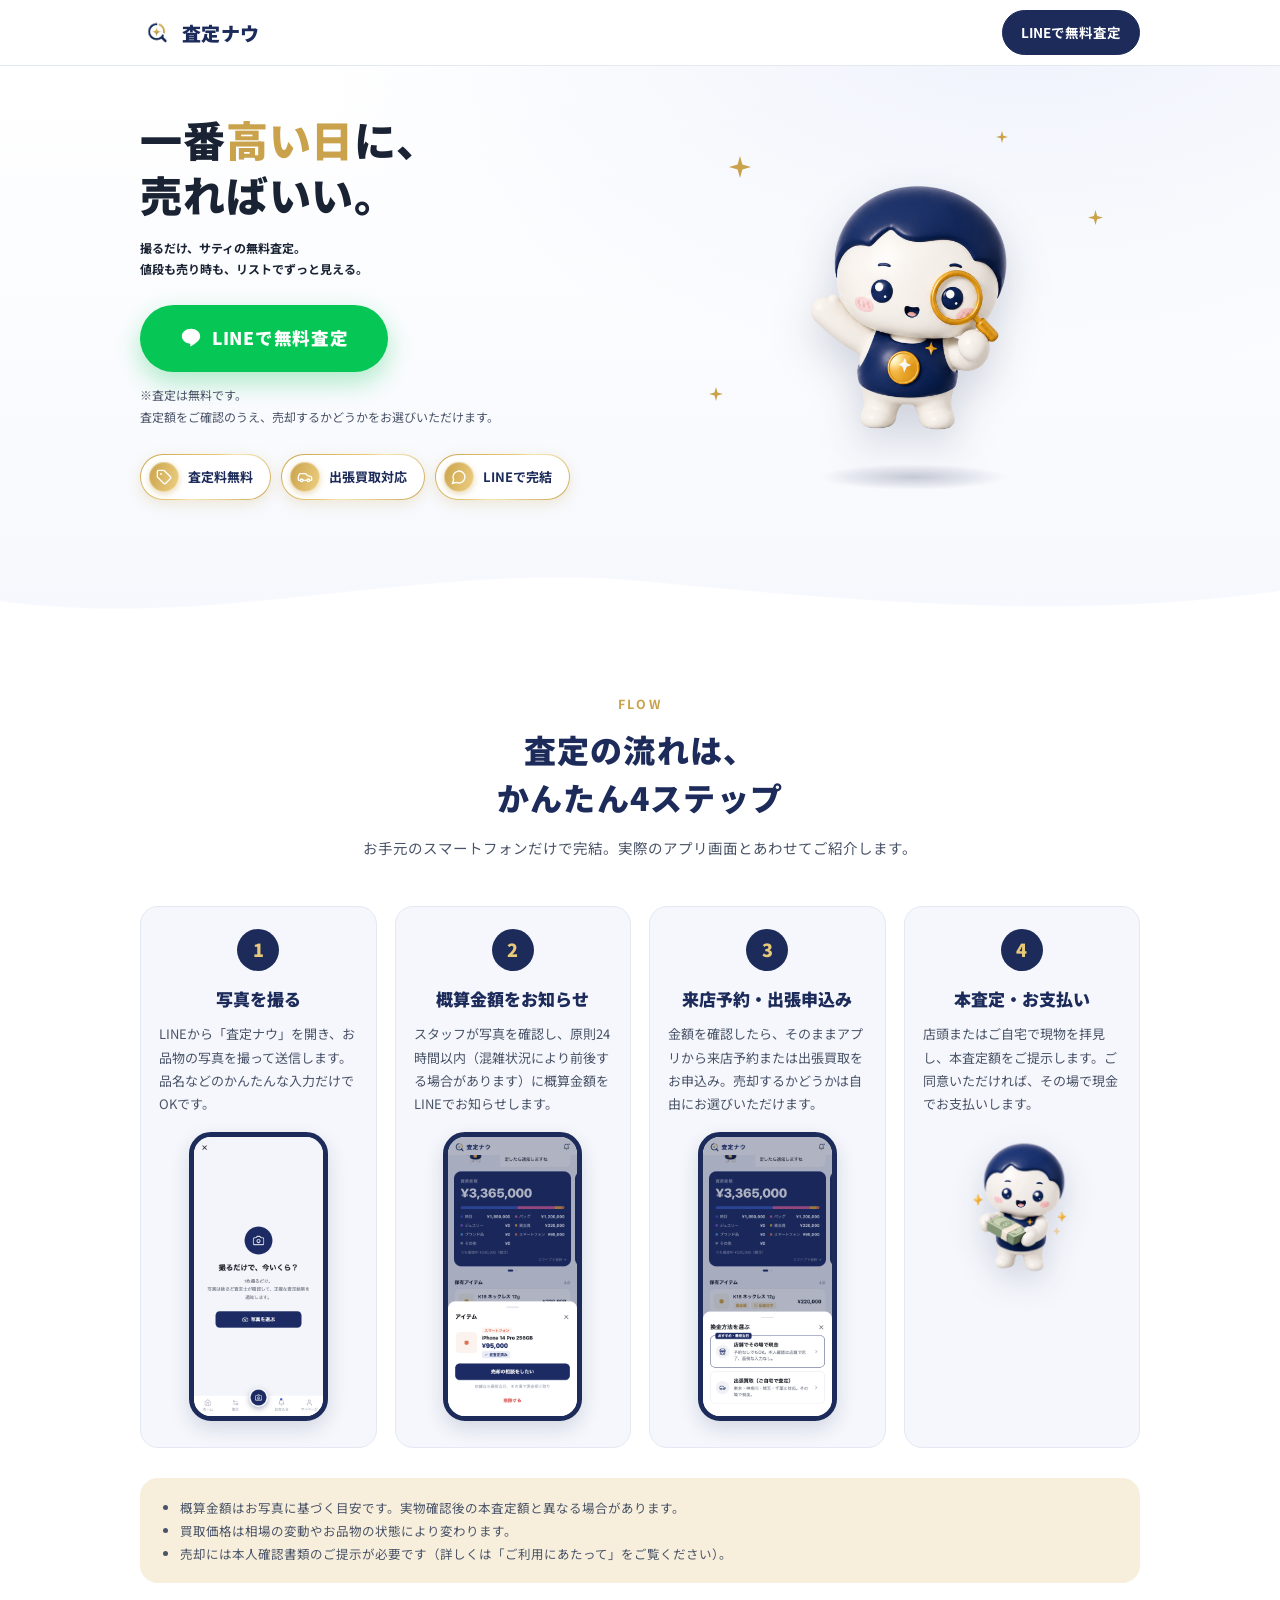
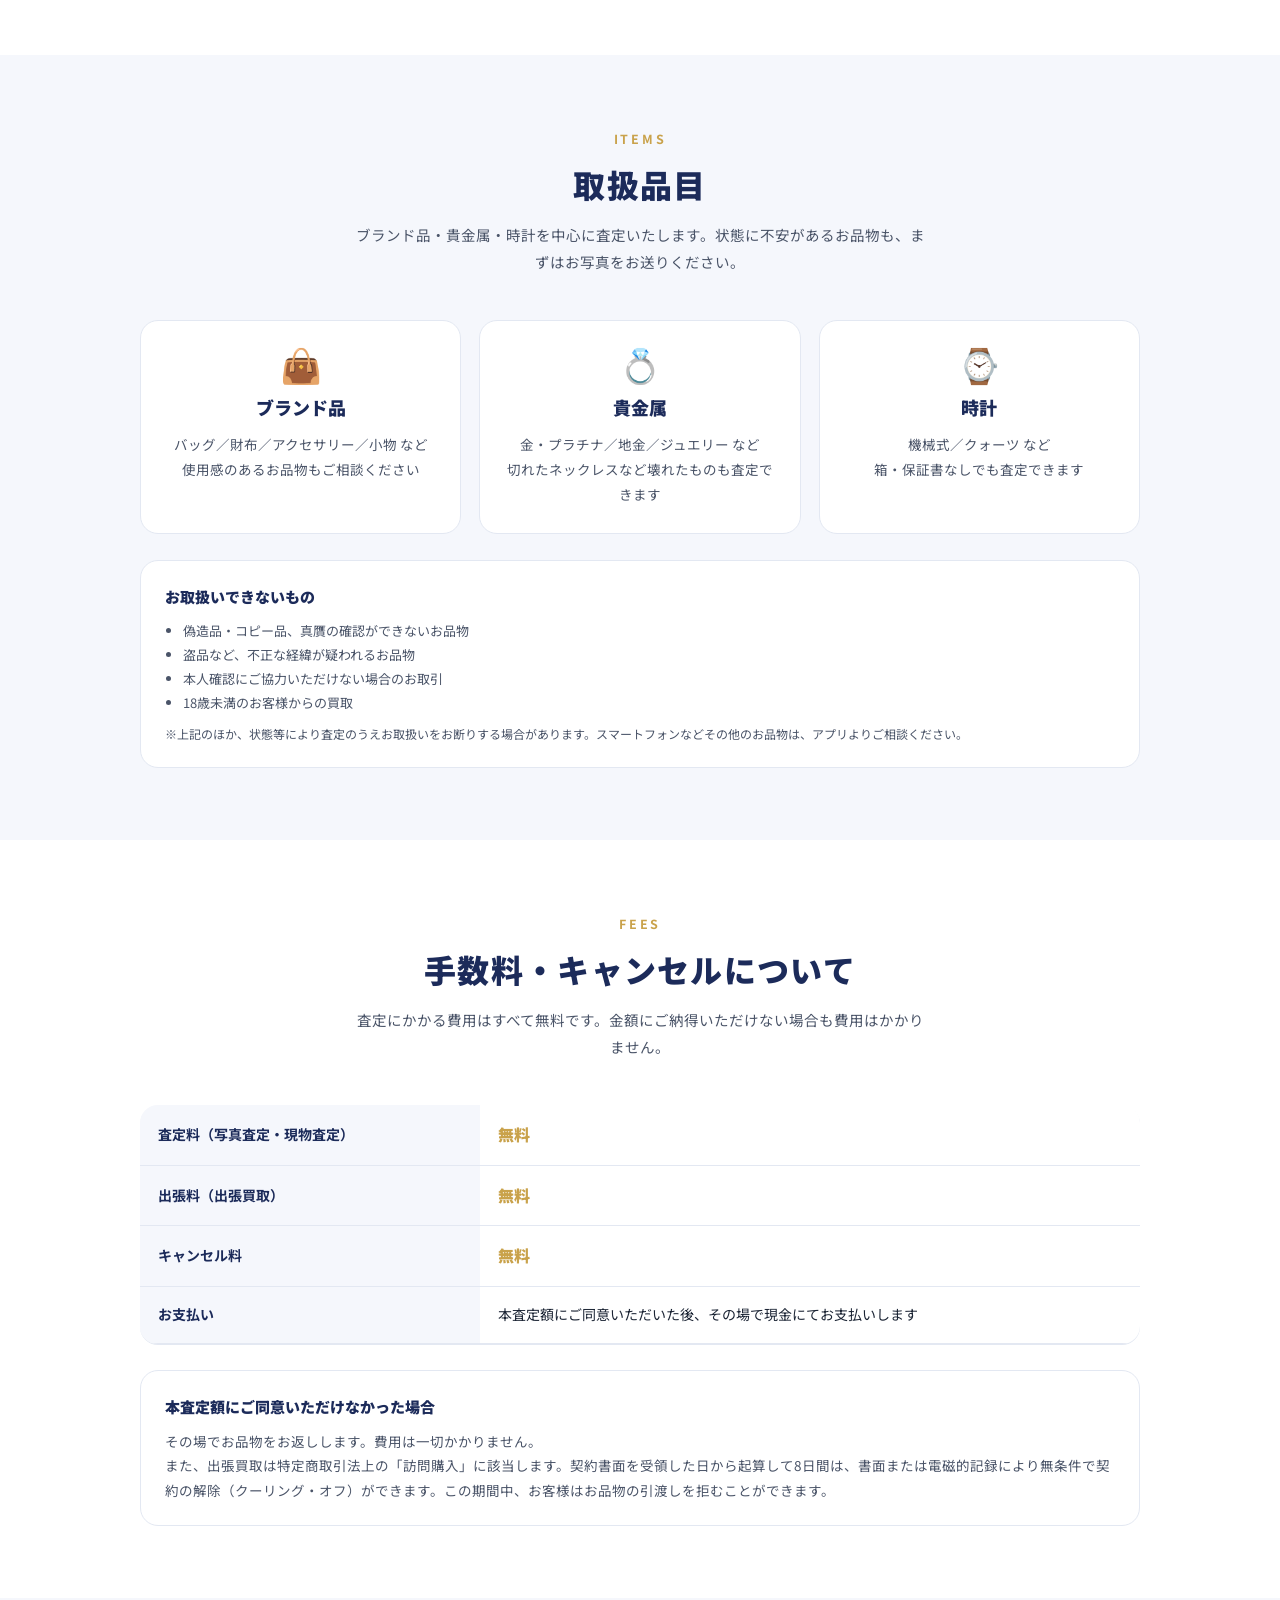
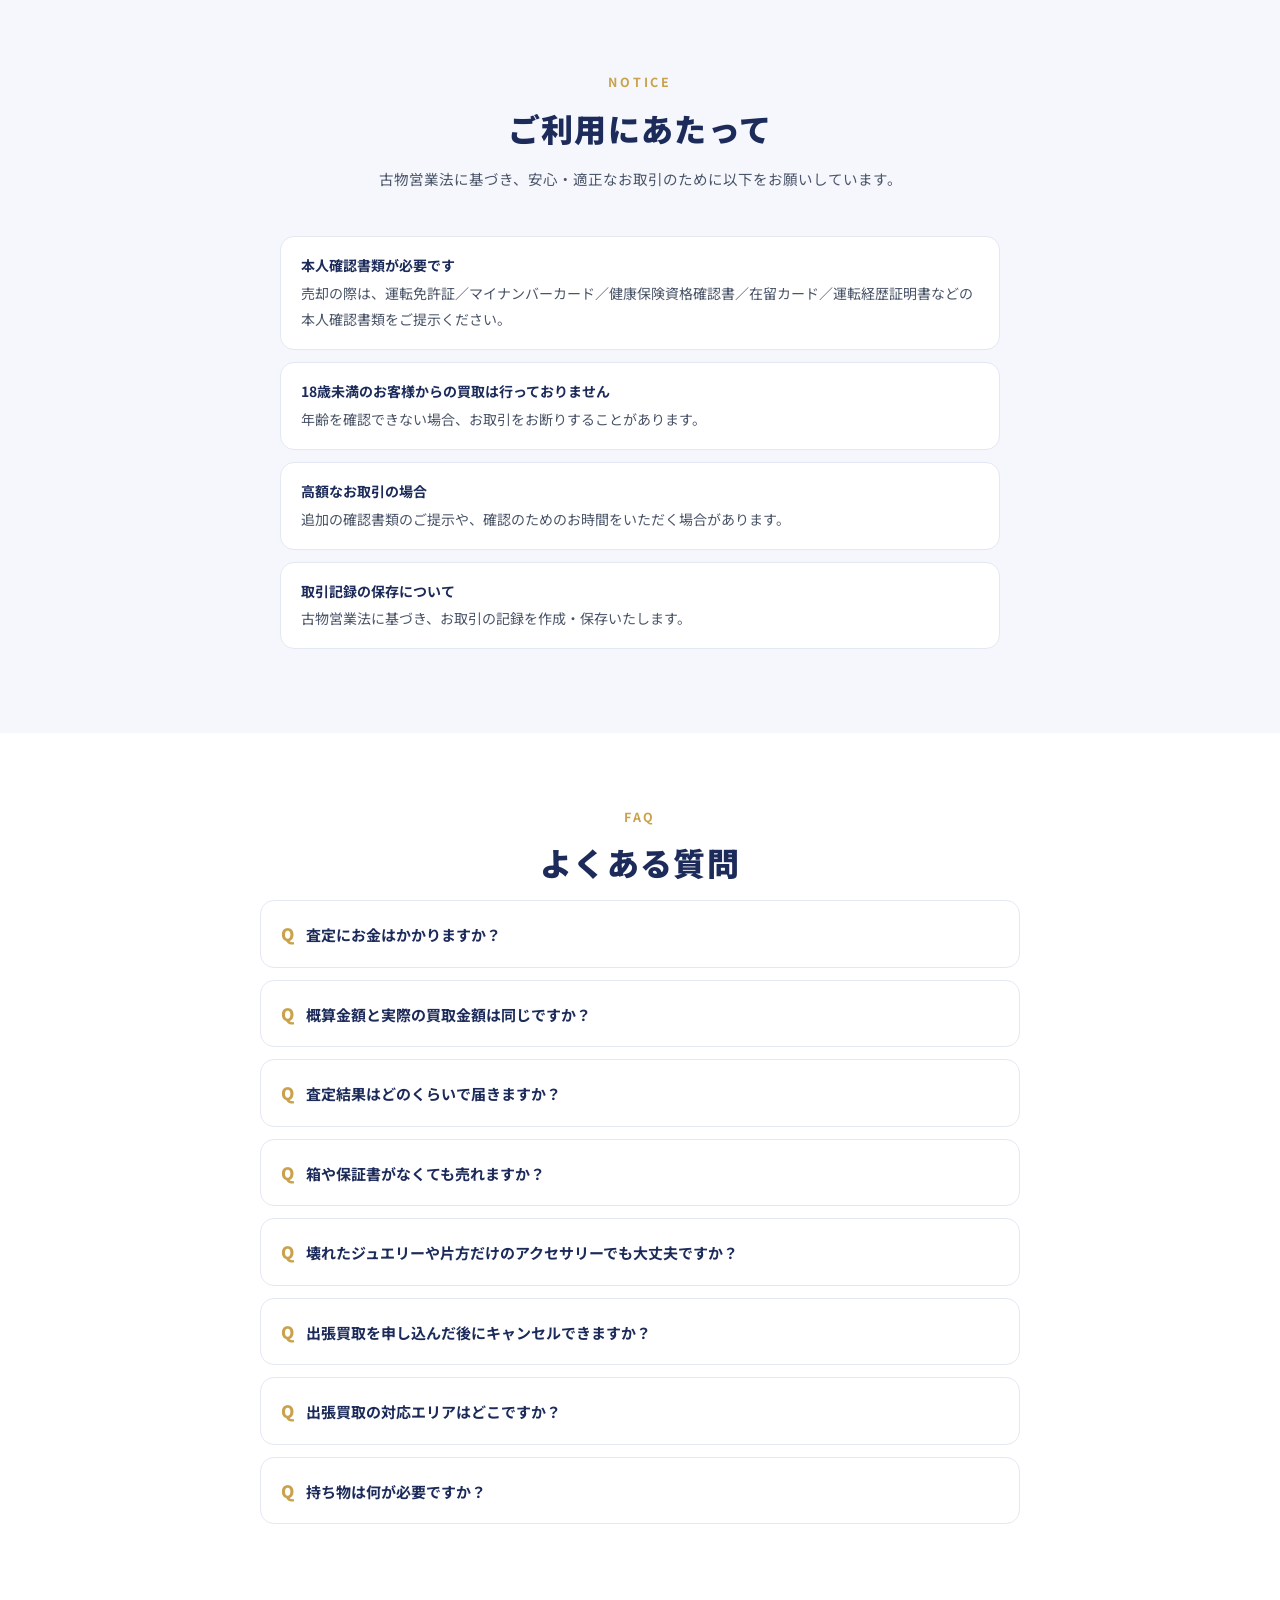
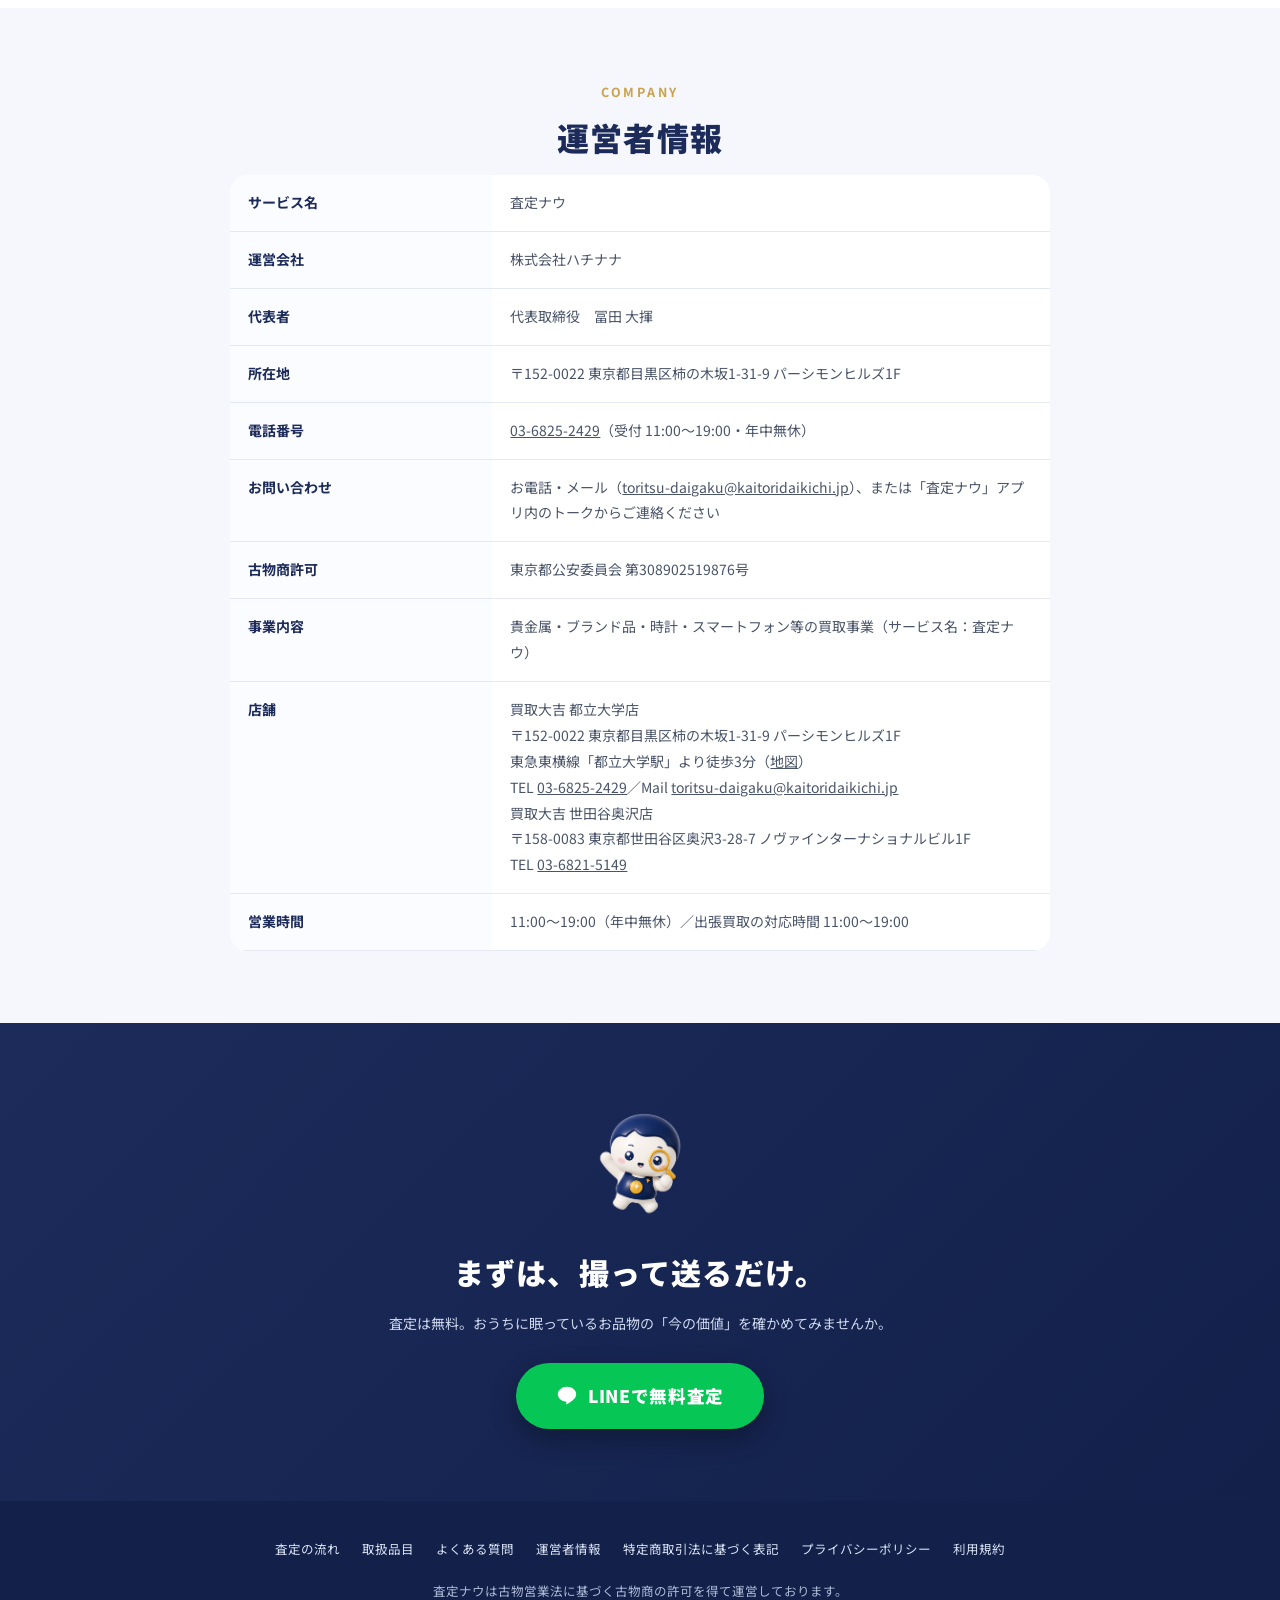
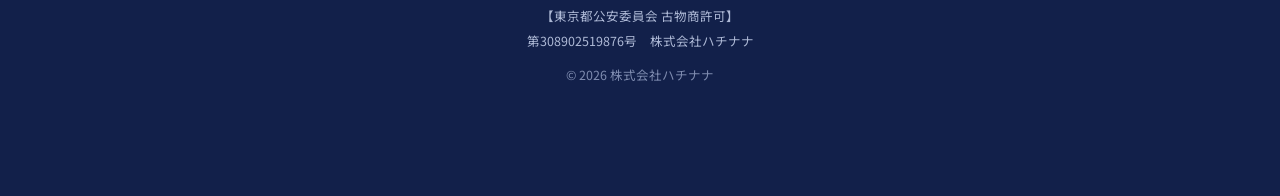
==== index.html @ 2ddbafa9 "査定ナウLP 初回コミット LINEミニアプリ認証・LINEヤフー広告審査対応のランディングページ。 FV・査定の流れ4ステップ・取扱品目・手数料・FAQ・運営者情報＋法務3ページ構成。  Co-Au" ====
<!doctype html>
<html lang="ja">
  <head>
    <meta charset="UTF-8" />
    <meta name="viewport" content="width=device-width, initial-scale=1.0" />
    <title>
      査定ナウ｜LINEで写真を送るだけ。ブランド品・貴金属・時計の買取査定
    </title>
    <meta
      name="description"
      content="査定ナウは、LINEでお品物の写真を送るだけでブランド品・貴金属・時計の買取査定ができるサービスです。概算金額のご案内から来店予約・出張買取のお申込みまでLINEで完結。査定料・出張料は無料です。運営：株式会社ハチナナ（買取大吉 都立大学店・世田谷奥沢店）"
    />
    <!-- TODO(公開前): 本番ドメイン確定後に canonical / og:url を設定すること -->
    <!-- <link rel="canonical" href="https://＜本番ドメイン＞/" /> -->
    <meta property="og:type" content="website" />
    <meta
      property="og:title"
      content="査定ナウ｜LINEで写真を送るだけ。ブランド品・貴金属・時計の買取査定"
    />
    <meta
      property="og:description"
      content="撮るだけ。今の価値が見える。LINEで写真を送るだけでブランド品・貴金属・時計の買取査定。査定料・出張料は無料です。"
    />
    <meta property="og:site_name" content="査定ナウ" />
    <meta property="og:locale" content="ja_JP" />
    <link rel="icon" type="image/png" href="assets/imgs/satei-now-logo.png" />
    <link rel="preconnect" href="https://fonts.googleapis.com" />
    <link rel="preconnect" href="https://fonts.gstatic.com" crossorigin />
    <link
      href="https://fonts.googleapis.com/css2?family=Noto+Sans+JP:wght@400;500;700;900&display=swap"
      rel="stylesheet"
    />
    <script type="application/ld+json">
      {
        "@context": "https://schema.org",
        "@type": "Organization",
        "name": "株式会社ハチナナ",
        "address": {
          "@type": "PostalAddress",
          "postalCode": "152-0022",
          "addressRegion": "東京都",
          "addressLocality": "目黒区",
          "streetAddress": "柿の木坂1-31-9 パーシモンヒルズ1F"
        },
        "telephone": "+81-3-6825-2429",
        "brand": { "@type": "Brand", "name": "査定ナウ" }
      }
    </script>
    <link rel="stylesheet" href="assets/css/style.css?v=1" />
  </head>
  <body>
    <!--
    ============================================================
    TODO(公開前・必須): ミニアプリ起動リンクを本番URLに差し替える
    下記 data-miniapp のプレースホルダ URL を、LINEミニアプリの
    本番 URL (https://miniapp.line.me/XXXX... ) に置換すること。
    ============================================================
  -->

    <header class="site-header">
      <div class="site-header__inner">
        <a class="site-header__brand" href="#top">
          <img
            src="assets/imgs/satei-now-logo.png"
            alt="査定ナウ ロゴ"
            width="34"
            height="34"
          />
          <span class="site-header__name">査定ナウ</span>
        </a>
        <a
          class="site-header__cta"
          href="https://miniapp.line.me/XXXXXXXXXX-XXXXXXXX"
          data-miniapp
          >LINEで無料査定</a
        >
      </div>
    </header>

    <main id="top">
      <!-- ① ファーストビュー -->
      <div class="hero">
        <div class="hero__inner">
          <div class="hero__copy">
            <h1 class="hero__catch">
              一番<em>高い日</em>に、<br />売ればいい。
            </h1>
            <p class="hero__lead">
              撮るだけ、サティの無料査定。<br />
              値段も売り時も、リストでずっと見える。
            </p>
            <div class="mascot-stage mascot-stage--inline" aria-hidden="true">
              <span class="sparkle sparkle--1"
                ><svg viewBox="0 0 24 24">
                  <path
                    d="M12 0l2.6 9.4L24 12l-9.4 2.6L12 24l-2.6-9.4L0 12l9.4-2.6z"
                  />
                </svg>
              </span>
              <span class="sparkle sparkle--2">
                <svg viewBox="0 0 24 24">
                  <path
                    d="M12 0l2.6 9.4L24 12l-9.4 2.6L12 24l-2.6-9.4L0 12l9.4-2.6z"
                  />
                </svg>
              </span>
              <img
                class="mascot-stage__img"
                src="assets/imgs/mascot.png"
                alt=""
                width="210"
                height="210"
              />
              <div class="mascot-stage__shadow"></div>
            </div>
            <a
              class="cta-btn cta-btn--line"
              href="https://miniapp.line.me/XXXXXXXXXX-XXXXXXXX"
              data-miniapp
            >
              <svg class="line-ico" viewBox="0 0 24 24" aria-hidden="true">
                <path
                  fill="#fff"
                  d="M12 2C6.48 2 2 5.64 2 10.11c0 4.01 3.55 7.36 8.35 8 .33.07.77.22.88.5.1.26.07.66.03.92l-.14.86c-.04.26-.2 1 .88.55 1.08-.46 5.83-3.44 7.96-5.89C21.42 13.4 22 11.83 22 10.1 22 5.64 17.52 2 12 2z"
                />
              </svg>
              LINEで無料査定
            </a>
            <p class="hero__cta-note">
              ※査定は無料です。<br />
              査定額をご確認のうえ、売却するかどうかをお選びいただけます。
            </p>
            <ul class="hero__features">
              <li>
                <span class="hero__feature-ico" aria-hidden="true"
                  ><svg
                    viewBox="0 0 24 24"
                    fill="none"
                    stroke="currentColor"
                    stroke-width="2"
                    stroke-linecap="round"
                    stroke-linejoin="round"
                  >
                    <path
                      d="M12.586 2.586A2 2 0 0 0 11.172 2H4a2 2 0 0 0-2 2v7.172a2 2 0 0 0 .586 1.414l8.704 8.704a2.426 2.426 0 0 0 3.42 0l6.58-6.58a2.426 2.426 0 0 0 0-3.42z"
                    />
                    <circle cx="7.5" cy="7.5" r=".5" fill="currentColor" />
                  </svg>
                </span>
                査定料無料
              </li>
              <li>
                <span class="hero__feature-ico" aria-hidden="true"
                  ><svg
                    viewBox="0 0 24 24"
                    fill="none"
                    stroke="currentColor"
                    stroke-width="2"
                    stroke-linecap="round"
                    stroke-linejoin="round"
                  >
                    <path
                      d="M19 17h2c.6 0 1-.4 1-1v-3c0-.9-.7-1.7-1.5-1.9C18.7 10.6 16 10 16 10s-1.3-1.4-2.2-2.3c-.5-.4-1.1-.7-1.8-.7H5c-.6 0-1.1.4-1.4.9l-1.4 2.9A3.7 3.7 0 0 0 2 12v4c0 .6.4 1 1 1h2"
                    />
                    <circle cx="7" cy="17" r="2" />
                    <path d="M9 17h6" />
                    <circle cx="17" cy="17" r="2" />
                  </svg>
                </span>
                出張買取対応
              </li>
              <li>
                <span class="hero__feature-ico" aria-hidden="true"
                  ><svg
                    viewBox="0 0 24 24"
                    fill="none"
                    stroke="currentColor"
                    stroke-width="2"
                    stroke-linecap="round"
                    stroke-linejoin="round"
                  >
                    <path d="M7.9 20A9 9 0 1 0 4 16.1L2 22Z" />
                  </svg>
                </span>
                LINEで完結
              </li>
            </ul>
          </div>
          <div class="hero__visual">
            <div class="mascot-stage" id="mascotStage">
              <span class="sparkle sparkle--1"
                ><svg viewBox="0 0 24 24">
                  <path
                    d="M12 0l2.6 9.4L24 12l-9.4 2.6L12 24l-2.6-9.4L0 12l9.4-2.6z"
                  /></svg
              ></span>
              <span class="sparkle sparkle--2"
                ><svg viewBox="0 0 24 24">
                  <path
                    d="M12 0l2.6 9.4L24 12l-9.4 2.6L12 24l-2.6-9.4L0 12l9.4-2.6z"
                  /></svg
              ></span>
              <span class="sparkle sparkle--3"
                ><svg viewBox="0 0 24 24">
                  <path
                    d="M12 0l2.6 9.4L24 12l-9.4 2.6L12 24l-2.6-9.4L0 12l9.4-2.6z"
                  /></svg
              ></span>
              <span class="sparkle sparkle--4"
                ><svg viewBox="0 0 24 24">
                  <path
                    d="M12 0l2.6 9.4L24 12l-9.4 2.6L12 24l-2.6-9.4L0 12l9.4-2.6z"
                  /></svg
              ></span>
              <img
                class="mascot-stage__img"
                id="mascotImg"
                src="assets/imgs/mascot.png"
                alt="査定ナウ公式キャラクター サティ"
                width="340"
                height="340"
              />
              <div class="mascot-stage__shadow"></div>
            </div>
          </div>
        </div>
        <div class="hero__wave" aria-hidden="true">
          <svg viewBox="0 0 1440 60" preserveAspectRatio="none">
            <path
              d="M0,40 C240,70 480,0 720,20 C960,40 1200,60 1440,30 L1440,60 L0,60 Z"
              fill="#ffffff"
            />
          </svg>
        </div>
      </div>

      <!-- ② 査定の流れ -->
      <section class="steps" id="flow">
        <div class="wrap">
          <span class="sec-label">Flow</span>
          <h2 class="sec-title">査定の流れは、<br />かんたん4ステップ</h2>
          <p class="sec-lead">
            お手元のスマートフォンだけで完結。実際のアプリ画面とあわせてご紹介します。
          </p>
          <div class="steps__grid">
            <div class="step-card reveal">
              <div class="step-card__num">1</div>
              <h3 class="step-card__title">写真を撮る</h3>
              <p class="step-card__text">
                LINEから「査定ナウ」を開き、お品物の写真を撮って送信します。品名などのかんたんな入力だけでOKです。
              </p>
              <div class="step-card__shot">
                <img
                  src="assets/imgs/app-step1.png"
                  alt="査定ナウの画面：お品物の写真を登録"
                  loading="lazy"
                />
              </div>
            </div>
            <div class="step-card reveal">
              <div class="step-card__num">2</div>
              <h3 class="step-card__title">概算金額をお知らせ</h3>
              <p class="step-card__text">
                スタッフが写真を確認し、原則24時間以内（混雑状況により前後する場合があります）に概算金額をLINEでお知らせします。
              </p>
              <div class="step-card__shot">
                <img
                  src="assets/imgs/app-step2.png"
                  alt="査定ナウの画面：概算査定額のお知らせ"
                  loading="lazy"
                />
              </div>
            </div>
            <div class="step-card reveal">
              <div class="step-card__num">3</div>
              <h3 class="step-card__title">来店予約・出張申込み</h3>
              <p class="step-card__text">
                金額を確認したら、そのままアプリから来店予約または出張買取をお申込み。売却するかどうかは自由にお選びいただけます。
              </p>
              <div class="step-card__shot">
                <img
                  src="assets/imgs/app-step3.png"
                  alt="査定ナウの画面：来店予約・出張買取の申込み"
                  loading="lazy"
                />
              </div>
            </div>
            <div class="step-card reveal">
              <div class="step-card__num">4</div>
              <h3 class="step-card__title">本査定・お支払い</h3>
              <p class="step-card__text">
                店頭またはご自宅で現物を拝見し、本査定額をご提示します。ご同意いただければ、その場で現金でお支払いします。
              </p>
              <div class="step-card__shot step-card__shot--mascot">
                <img
                  src="assets/imgs/mascot-cash.png"
                  alt="現金の束を持つ査定ナウ公式キャラクター サティ"
                  loading="lazy"
                />
              </div>
            </div>
          </div>
          <div class="steps__notes">
            <ul>
              <li>
                概算金額はお写真に基づく目安です。実物確認後の本査定額と異なる場合があります。
              </li>
              <li>買取価格は相場の変動やお品物の状態により変わります。</li>
              <li>
                売却には本人確認書類のご提示が必要です（詳しくは「ご利用にあたって」をご覧ください）。
              </li>
            </ul>
          </div>
        </div>
      </section>

      <!-- ③ 取扱品目 -->
      <section class="items" id="items">
        <div class="wrap">
          <span class="sec-label">Items</span>
          <h2 class="sec-title">取扱品目</h2>
          <p class="sec-lead">
            ブランド品・貴金属・時計を中心に査定いたします。状態に不安があるお品物も、まずはお写真をお送りください。
          </p>
          <div class="items__grid">
            <div class="item-card reveal">
              <div class="item-card__icon">👜</div>
              <h3 class="item-card__title">ブランド品</h3>
              <p class="item-card__list">
                バッグ／財布／アクセサリー／小物 など<br />使用感のあるお品物もご相談ください
              </p>
            </div>
            <div class="item-card reveal">
              <div class="item-card__icon">💍</div>
              <h3 class="item-card__title">貴金属</h3>
              <p class="item-card__list">
                金・プラチナ／地金／ジュエリー など<br />切れたネックレスなど壊れたものも査定できます
              </p>
            </div>
            <div class="item-card reveal">
              <div class="item-card__icon">⌚</div>
              <h3 class="item-card__title">時計</h3>
              <p class="item-card__list">
                機械式／クォーツ など<br />箱・保証書なしでも査定できます
              </p>
            </div>
          </div>
          <div class="items__ng reveal">
            <h3>お取扱いできないもの</h3>
            <ul>
              <li>偽造品・コピー品、真贋の確認ができないお品物</li>
              <li>盗品など、不正な経緯が疑われるお品物</li>
              <li>本人確認にご協力いただけない場合のお取引</li>
              <li>18歳未満のお客様からの買取</li>
            </ul>
            <p>
              ※上記のほか、状態等により査定のうえお取扱いをお断りする場合があります。スマートフォンなどその他のお品物は、アプリよりご相談ください。
            </p>
          </div>
        </div>
      </section>

      <!-- ④ 手数料・キャンセル -->
      <section class="fees" id="fees">
        <div class="wrap">
          <span class="sec-label">Fees</span>
          <h2 class="sec-title">手数料・キャンセルについて</h2>
          <p class="sec-lead">
            査定にかかる費用はすべて無料です。金額にご納得いただけない場合も費用はかかりません。
          </p>
          <table>
            <tr>
              <th>査定料（写真査定・現物査定）</th>
              <td><strong>無料</strong></td>
            </tr>
            <tr>
              <th>出張料（出張買取）</th>
              <td><strong>無料</strong></td>
            </tr>
            <tr>
              <th>キャンセル料</th>
              <td><strong>無料</strong></td>
            </tr>
            <tr>
              <th>お支払い</th>
              <td>
                本査定額にご同意いただいた後、その場で現金にてお支払いします
              </td>
            </tr>
          </table>
          <div class="fees__cancel reveal">
            <h3>本査定額にご同意いただけなかった場合</h3>
            <p>
              その場でお品物をお返しします。費用は一切かかりません。<br />
              また、出張買取は特定商取引法上の「訪問購入」に該当します。契約書面を受領した日から起算して8日間は、書面または電磁的記録により無条件で契約の解除（クーリング・オフ）ができます。この期間中、お客様はお品物の引渡しを拒むことができます。
            </p>
          </div>
        </div>
      </section>

      <!-- ⑤ ご利用にあたって -->
      <section class="usage" id="usage">
        <div class="wrap">
          <span class="sec-label">Notice</span>
          <h2 class="sec-title">ご利用にあたって</h2>
          <p class="sec-lead">
            古物営業法に基づき、安心・適正なお取引のために以下をお願いしています。
          </p>
          <ul>
            <li class="reveal">
              <strong>本人確認書類が必要です</strong>
              売却の際は、運転免許証／マイナンバーカード／健康保険資格確認書／在留カード／運転経歴証明書などの本人確認書類をご提示ください。
            </li>
            <li class="reveal">
              <strong>18歳未満のお客様からの買取は行っておりません</strong>
              年齢を確認できない場合、お取引をお断りすることがあります。
            </li>
            <li class="reveal">
              <strong>高額なお取引の場合</strong>
              追加の確認書類のご提示や、確認のためのお時間をいただく場合があります。
            </li>
            <li class="reveal">
              <strong>取引記録の保存について</strong>
              古物営業法に基づき、お取引の記録を作成・保存いたします。
            </li>
          </ul>
        </div>
      </section>

      <!-- ⑥ よくある質問 -->
      <section class="faq" id="faq">
        <div class="wrap">
          <span class="sec-label">FAQ</span>
          <h2 class="sec-title">よくある質問</h2>
          <div class="faq__list">
            <details class="reveal">
              <summary>査定にお金はかかりますか？</summary>
              <p class="faq__a">
                かかりません。写真査定・現物査定とも無料です。査定額をご確認のうえ、売却するかどうかを自由にお選びいただけます。
              </p>
            </details>
            <details class="reveal">
              <summary>概算金額と実際の買取金額は同じですか？</summary>
              <p class="faq__a">
                概算金額はお写真に基づく目安です。買取金額は、店頭またはご自宅での現物査定により確定します。相場の変動やお品物の状態により、概算金額と異なる場合があります。
              </p>
            </details>
            <details class="reveal">
              <summary>査定結果はどのくらいで届きますか？</summary>
              <p class="faq__a">
                原則24時間以内にLINEでお知らせします（混雑状況により前後する場合があります）。
              </p>
            </details>
            <details class="reveal">
              <summary>箱や保証書がなくても売れますか？</summary>
              <p class="faq__a">
                はい、箱・保証書がないお品物も査定いたします。付属品がある場合は、あわせてお持ちいただくと査定の参考になります。
              </p>
            </details>
            <details class="reveal">
              <summary>
                壊れたジュエリーや片方だけのアクセサリーでも大丈夫ですか？
              </summary>
              <p class="faq__a">
                貴金属は素材の価値をもとに査定できるため、切れたネックレスや変形したリングなどもお気軽にお送りください。
              </p>
            </details>
            <details class="reveal">
              <summary>出張買取を申し込んだ後にキャンセルできますか？</summary>
              <p class="faq__a">
                はい。日程の変更・キャンセルは無料です。また、契約後であっても、契約書面を受領した日から8日間はクーリング・オフによる解除ができます。
              </p>
            </details>
            <details class="reveal">
              <summary>出張買取の対応エリアはどこですか？</summary>
              <p class="faq__a">
                東京・神奈川・埼玉・千葉に対応しています。お申込み後、確認のお電話で日程を確定します。
              </p>
            </details>
            <details class="reveal">
              <summary>持ち物は何が必要ですか？</summary>
              <p class="faq__a">
                お品物と本人確認書類（運転免許証、マイナンバーカードなど）をご用意ください。
              </p>
            </details>
          </div>
        </div>
      </section>

      <!-- ⑦ 運営者情報 -->
      <section class="company" id="company">
        <div class="wrap">
          <span class="sec-label">Company</span>
          <h2 class="sec-title">運営者情報</h2>
          <table>
            <tr>
              <th>サービス名</th>
              <td>査定ナウ</td>
            </tr>
            <tr>
              <th>運営会社</th>
              <td>株式会社ハチナナ</td>
            </tr>
            <tr>
              <th>代表者</th>
              <td>代表取締役　冨田 大揮</td>
            </tr>
            <tr>
              <th>所在地</th>
              <td>〒152-0022 東京都目黒区柿の木坂1-31-9 パーシモンヒルズ1F</td>
            </tr>
            <tr>
              <th>電話番号</th>
              <td>
                <a href="tel:0368252429">03-6825-2429</a>（受付
                11:00〜19:00・年中無休）
              </td>
            </tr>
            <tr>
              <th>お問い合わせ</th>
              <td>
                お電話・メール（<a
                  href="mailto:toritsu-daigaku@kaitoridaikichi.jp"
                  >toritsu-daigaku@kaitoridaikichi.jp</a
                >）、または「査定ナウ」アプリ内のトークからご連絡ください
              </td>
            </tr>
            <tr>
              <th>古物商許可</th>
              <td>東京都公安委員会 第308902519876号</td>
            </tr>
            <tr>
              <th>事業内容</th>
              <td>
                貴金属・ブランド品・時計・スマートフォン等の買取事業（サービス名：査定ナウ）
              </td>
            </tr>
            <tr>
              <th>店舗</th>
              <td>
                買取大吉 都立大学店<br />〒152-0022 東京都目黒区柿の木坂1-31-9
                パーシモンヒルズ1F<br />東急東横線「都立大学駅」より徒歩3分（<a
                  href="https://maps.app.goo.gl/cC6F5MRuH453gNq26"
                  target="_blank"
                  rel="noopener"
                  >地図</a
                >）<br />TEL <a href="tel:0368252429">03-6825-2429</a>／Mail
                <a href="mailto:toritsu-daigaku@kaitoridaikichi.jp"
                  >toritsu-daigaku@kaitoridaikichi.jp
                </a>
                <br />
                買取大吉 世田谷奥沢店<br />〒158-0083 東京都世田谷区奥沢3-28-7
                ノヴァインターナショナルビル1F<br />TEL
                <a href="tel:0368215149">03-6821-5149</a>
              </td>
            </tr>
            <tr>
              <th>営業時間</th>
              <td>11:00〜19:00（年中無休）／出張買取の対応時間 11:00〜19:00</td>
            </tr>
          </table>
        </div>
      </section>

      <!-- 締めCTA -->
      <section class="bottom-cta">
        <div class="wrap">
          <img
            class="bottom-cta__mascot reveal"
            src="assets/imgs/mascot-jump.png"
            alt=""
            loading="lazy"
          />
          <h2>まずは、撮って送るだけ。</h2>
          <p>
            査定は無料。おうちに眠っているお品物の「今の価値」を確かめてみませんか。
          </p>
          <a
            class="cta-btn"
            href="https://miniapp.line.me/XXXXXXXXXX-XXXXXXXX"
            data-miniapp
          >
            <svg class="line-ico" viewBox="0 0 24 24" aria-hidden="true">
              <path
                fill="#fff"
                d="M12 2C6.48 2 2 5.64 2 10.11c0 4.01 3.55 7.36 8.35 8 .33.07.77.22.88.5.1.26.07.66.03.92l-.14.86c-.04.26-.2 1 .88.55 1.08-.46 5.83-3.44 7.96-5.89C21.42 13.4 22 11.83 22 10.1 22 5.64 17.52 2 12 2z"
              />
            </svg>
            LINEで無料査定
          </a>
        </div>
      </section>
    </main>

    <footer class="site-footer">
      <div class="wrap">
        <nav class="site-footer__links">
          <a href="#flow">査定の流れ</a>
          <a href="#items">取扱品目</a>
          <a href="#faq">よくある質問</a>
          <a href="#company">運営者情報</a>
          <a href="tokusho.html">特定商取引法に基づく表記</a>
          <a href="privacy.html">プライバシーポリシー</a>
          <a href="terms.html">利用規約</a>
        </nav>
        <p class="site-footer__license">
          査定ナウは古物営業法に基づく古物商の許可を得て運営しております。<br />
          【東京都公安委員会 古物商許可】<br />第308902519876号　株式会社ハチナナ
        </p>
        <p class="site-footer__copy">© 2026 株式会社ハチナナ</p>
      </div>
    </footer>

    <div class="fixed-cta">
      <a
        class="cta-btn cta-btn--line"
        href="https://miniapp.line.me/XXXXXXXXXX-XXXXXXXX"
        data-miniapp
      >
        <svg class="line-ico" viewBox="0 0 24 24" aria-hidden="true">
          <path
            fill="#fff"
            d="M12 2C6.48 2 2 5.64 2 10.11c0 4.01 3.55 7.36 8.35 8 .33.07.77.22.88.5.1.26.07.66.03.92l-.14.86c-.04.26-.2 1 .88.55 1.08-.46 5.83-3.44 7.96-5.89C21.42 13.4 22 11.83 22 10.1 22 5.64 17.52 2 12 2z"
          />
        </svg>
        LINEで無料査定
      </a>
    </div>

    <script>
      // マスコットの3D風チルト（ポインタ追従）
      (function () {
        var stage = document.getElementById('mascotStage');
        var img = document.getElementById('mascotImg');
        if (!stage || !img) return;
        if (window.matchMedia('(prefers-reduced-motion: reduce)').matches)
          return;
        var raf = null;
        function onMove(e) {
          var rect = stage.getBoundingClientRect();
          var cx = rect.left + rect.width / 2;
          var cy = rect.top + rect.height / 2;
          var dx = Math.max(
            -1,
            Math.min(1, (e.clientX - cx) / (rect.width * 0.9))
          );
          var dy = Math.max(
            -1,
            Math.min(1, (e.clientY - cy) / (rect.height * 0.9))
          );
          if (raf) cancelAnimationFrame(raf);
          raf = requestAnimationFrame(function () {
            img.style.setProperty(
              'transform',
              'rotateY(' + dx * 10 + 'deg) rotateX(' + -dy * 7 + 'deg)'
            );
            img.style.animationPlayState = 'paused';
          });
        }
        function onLeave() {
          img.style.removeProperty('transform');
          img.style.animationPlayState = 'running';
        }
        document.addEventListener('pointermove', function (e) {
          if (e.pointerType !== 'mouse') return;
          var rect = stage.getBoundingClientRect();
          var near =
            e.clientX > rect.left - 120 &&
            e.clientX < rect.right + 120 &&
            e.clientY > rect.top - 120 &&
            e.clientY < rect.bottom + 120;
          if (near) onMove(e);
          else onLeave();
        });
      })();

      // 固定CTAはヒーローを過ぎてから表示
      (function () {
        var bar = document.querySelector('.fixed-cta');
        var hero = document.querySelector('.hero');
        if (!bar || !hero) return;
        function update() {
          if (window.scrollY > hero.offsetHeight - 200)
            bar.classList.add('is-shown');
          else bar.classList.remove('is-shown');
        }
        window.addEventListener('scroll', update, { passive: true });
        update();
      })();

      // スクロールで要素をふわっと表示
      (function () {
        var els = document.querySelectorAll('.reveal');
        if (!('IntersectionObserver' in window)) {
          els.forEach(function (el) {
            el.classList.add('is-visible');
          });
          return;
        }
        var io = new IntersectionObserver(
          function (entries) {
            entries.forEach(function (entry) {
              if (entry.isIntersecting) {
                entry.target.classList.add('is-visible');
                io.unobserve(entry.target);
              }
            });
          },
          { threshold: 0.15 }
        );
        els.forEach(function (el) {
          io.observe(el);
        });
      })();
    </script>
  </body>
</html>
---- assets/css/style.css ----
:root {
  --navy: #1c2b5a;
  --navy-deep: #12204a;
  --navy-ink: #1a2333;
  --ink2: #4a5468;
  --gold: #c9a24b;
  --gold-light: #e8c97a;
  --gold-pale: #f7efdc;
  --line-green: #06c755;
  --bg-soft: #f5f7fc;
  --line-border: #e3e8f2;
  --radius: 18px;
  --font:
    'Noto Sans JP', 'Hiragino Kaku Gothic ProN', 'Hiragino Sans', sans-serif;
}
* {
  margin: 0;
  padding: 0;
  box-sizing: border-box;
}
html {
  scroll-behavior: smooth;
}
body {
  font-family: var(--font);
  color: var(--navy-ink);
  background: #fff;
  line-height: 1.85;
  -webkit-font-smoothing: antialiased;
  overflow-x: hidden;
}
img {
  max-width: 100%;
  height: auto;
  display: block;
}
a {
  color: inherit;
}

.wrap {
  max-width: 1040px;
  margin: 0 auto;
  padding: 0 20px;
}

/* ---------- header ---------- */
.site-header {
  position: sticky;
  top: 0;
  z-index: 50;
  background: rgba(255, 255, 255, 0.92);
  backdrop-filter: blur(8px);
  border-bottom: 1px solid var(--line-border);
}
.site-header__inner {
  max-width: 1040px;
  margin: 0 auto;
  padding: 10px 20px;
  display: flex;
  align-items: center;
  justify-content: space-between;
  gap: 12px;
}
.site-header__brand {
  display: flex;
  align-items: center;
  gap: 8px;
  text-decoration: none;
}
.site-header__brand img {
  width: 34px;
  height: 34px;
}
.site-header__name {
  font-size: 19px;
  font-weight: 900;
  color: var(--navy);
  letter-spacing: 0.02em;
}
.site-header__cta {
  display: inline-flex;
  align-items: center;
  gap: 7px;
  background: var(--navy);
  color: #fff;
  text-decoration: none;
  font-size: 13.5px;
  font-weight: 700;
  padding: 9px 18px;
  border-radius: 999px;
  border: 1px solid var(--navy);
  transition: opacity 0.2s;
}
.site-header__cta:hover {
  opacity: 0.85;
}

/* ---------- hero ---------- */
.hero {
  position: relative;
  background:
    radial-gradient(
      1200px 600px at 80% -10%,
      #eef2fb 0%,
      rgba(238, 242, 251, 0) 60%
    ),
    linear-gradient(180deg, #fff 0%, #f6f8fd 100%);
  overflow: hidden;
}
.hero__inner {
  max-width: 1040px;
  margin: 0 auto;
  padding: 46px 20px 120px;
  display: grid;
  grid-template-columns: 1.15fr 1fr;
  gap: 24px;
  align-items: center;
}
.hero__catch {
  font-size: clamp(32px, 4.8vw, 42px);
  font-weight: 900;
  color: var(--navy-ink);
  line-height: 1.3;
  letter-spacing: 0.02em;
  margin-bottom: 16px;
}
.hero__catch em {
  font-style: normal;
  color: var(--gold);
}
.hero__lead {
  font-size: 12px;
  font-weight: 700;
  color: var(--navy-ink);
  line-height: 1.75;
  margin-bottom: 26px;
  max-width: 30em;
}
.hero__lead em {
  font-style: normal;
  font-weight: 900;
  color: var(--navy-deep);
  display: inline-block;
  background: linear-gradient(
    110deg,
    var(--gold) 0%,
    var(--gold-light) 45%,
    #f8e7b3 50%,
    var(--gold-light) 55%,
    var(--gold) 100%
  );
  background-size: 220% 100%;
  border-radius: 7px;
  padding: 1px 9px 2px;
  margin: 0 3px;
  box-shadow: 0 2px 8px rgba(201, 162, 75, 0.35);
  animation: badge-shine 3.2s ease-in-out infinite;
}
@keyframes badge-shine {
  0%,
  100% {
    background-position: 0% 0;
  }
  50% {
    background-position: 100% 0;
  }
}
.cta-btn {
  display: inline-flex;
  align-items: center;
  justify-content: center;
  gap: 10px;
  background: linear-gradient(135deg, var(--navy) 0%, var(--navy-deep) 100%);
  color: #fff;
  text-decoration: none;
  font-size: 17.5px;
  font-weight: 900;
  letter-spacing: 0.04em;
  padding: 17px 40px;
  border-radius: 999px;
  box-shadow:
    0 10px 26px rgba(18, 32, 74, 0.28),
    inset 0 0 0 2px var(--gold-light);
  transition:
    transform 0.2s,
    box-shadow 0.2s;
}
.cta-btn:hover {
  transform: translateY(-2px);
  box-shadow:
    0 14px 30px rgba(18, 32, 74, 0.34),
    inset 0 0 0 2px var(--gold-light);
}
.cta-btn .line-ico {
  width: 22px;
  height: 22px;
  flex: none;
}
.cta-btn--line {
  background: var(--line-green);
  box-shadow: 0 10px 26px rgba(6, 199, 85, 0.32);
}
.cta-btn--line:hover {
  box-shadow: 0 14px 30px rgba(6, 199, 85, 0.4);
}
.hero__cta-note {
  font-size: 12px;
  color: var(--ink2);
  margin-top: 12px;
}

/* FV feature chips */
.hero__features {
  list-style: none;
  display: flex;
  flex-wrap: wrap;
  gap: 10px;
  margin-top: 26px;
  padding: 0;
}
.hero__features li {
  display: flex;
  align-items: center;
  gap: 9px;
  background:
    linear-gradient(#fff, #fff) padding-box,
    linear-gradient(
        135deg,
        var(--gold) 0%,
        var(--gold-light) 45%,
        #f8e7b3 55%,
        var(--gold) 100%
      )
      border-box;
  border: 1.5px solid transparent;
  border-radius: 999px;
  padding: 7px 17px 7px 8px;
  font-size: 13px;
  font-weight: 700;
  color: var(--navy);
  box-shadow: 0 4px 14px rgba(201, 162, 75, 0.22);
}
.hero__feature-ico {
  width: 30px;
  height: 30px;
  border-radius: 50%;
  flex: none;
  background: linear-gradient(
    110deg,
    var(--gold) 0%,
    var(--gold-light) 45%,
    #f8e7b3 50%,
    var(--gold-light) 55%,
    var(--gold) 100%
  );
  background-size: 220% 100%;
  color: #fff;
  display: flex;
  align-items: center;
  justify-content: center;
  box-shadow:
    inset 0 0 0 1px rgba(255, 255, 255, 0.4),
    0 2px 6px rgba(201, 162, 75, 0.4);
  animation: badge-shine 3.2s ease-in-out infinite;
}
.hero__feature-ico svg {
  width: 16px;
  height: 16px;
}

/* mascot animation */
.hero__visual {
  position: relative;
  display: flex;
  justify-content: center;
  align-items: flex-end;
  min-height: 340px;
}
.mascot-stage {
  position: relative;
  width: min(340px, 78vw);
  perspective: 700px;
}
.mascot-stage__img {
  width: 100%;
  animation: mascot-bob 3.4s ease-in-out infinite;
  transform-style: preserve-3d;
  will-change: transform;
  filter: drop-shadow(0 18px 22px rgba(18, 32, 74, 0.18));
}
.mascot-stage__shadow {
  position: absolute;
  left: 50%;
  bottom: -14px;
  transform: translateX(-50%);
  width: 55%;
  height: 26px;
  border-radius: 50%;
  background: radial-gradient(
    closest-side,
    rgba(18, 32, 74, 0.22),
    rgba(18, 32, 74, 0)
  );
  animation: shadow-pulse 3.4s ease-in-out infinite;
}
@keyframes mascot-bob {
  0%,
  100% {
    transform: translateY(0) rotateZ(-1.2deg);
  }
  50% {
    transform: translateY(-16px) rotateZ(1.2deg);
  }
}
@keyframes shadow-pulse {
  0%,
  100% {
    transform: translateX(-50%) scale(1);
    opacity: 0.9;
  }
  50% {
    transform: translateX(-50%) scale(0.82);
    opacity: 0.55;
  }
}
.sparkle {
  position: absolute;
  width: 22px;
  height: 22px;
  pointer-events: none;
  animation: twinkle 2.6s ease-in-out infinite;
}
.sparkle svg {
  width: 100%;
  height: 100%;
  fill: var(--gold);
}
.sparkle--1 {
  top: 6%;
  left: -4%;
  animation-delay: 0s;
}
.sparkle--2 {
  top: 20%;
  right: -6%;
  width: 15px;
  height: 15px;
  animation-delay: 0.9s;
}
.sparkle--3 {
  bottom: 24%;
  left: -10%;
  width: 14px;
  height: 14px;
  animation-delay: 1.6s;
}
.sparkle--4 {
  top: -4%;
  right: 22%;
  width: 12px;
  height: 12px;
  animation-delay: 2.1s;
}
@keyframes twinkle {
  0%,
  100% {
    transform: scale(0.55) rotate(0deg);
    opacity: 0.25;
  }
  50% {
    transform: scale(1.15) rotate(24deg);
    opacity: 1;
  }
}
.mascot-stage--inline {
  display: none;
}

@media (prefers-reduced-motion: reduce) {
  .mascot-stage__img,
  .mascot-stage__shadow,
  .sparkle,
  .hero__lead em,
  .hero__feature-ico {
    animation: none !important;
  }
  .reveal {
    opacity: 1 !important;
    transform: none !important;
  }
}

/* hero bottom wave */
.hero__wave {
  position: absolute;
  bottom: -1px;
  left: 0;
  width: 100%;
  line-height: 0;
}
.hero__wave svg {
  width: 100%;
  height: 60px;
  display: block;
}

/* ---------- sections ---------- */
section {
  padding: 72px 0;
}
.sec-label {
  display: block;
  text-align: center;
  font-size: 12.5px;
  font-weight: 700;
  letter-spacing: 0.22em;
  color: var(--gold);
  text-transform: uppercase;
  margin-bottom: 10px;
}
.sec-title {
  text-align: center;
  font-size: clamp(24px, 3.6vw, 32px);
  font-weight: 900;
  color: var(--navy);
  letter-spacing: 0.04em;
  margin-bottom: 14px;
  line-height: 1.5;
}
.sec-lead {
  text-align: center;
  font-size: 14.5px;
  color: var(--ink2);
  max-width: 40em;
  margin: 0 auto 44px;
}

/* steps */
.steps {
  background: #fff;
}
.steps__grid {
  display: grid;
  grid-template-columns: repeat(4, 1fr);
  gap: 18px;
}
.step-card {
  background: var(--bg-soft);
  border: 1px solid var(--line-border);
  border-radius: var(--radius);
  padding: 22px 18px 26px;
  display: flex;
  flex-direction: column;
  align-items: center;
  text-align: center;
  position: relative;
}
.step-card__num {
  width: 42px;
  height: 42px;
  border-radius: 50%;
  background: var(--navy);
  color: var(--gold-light);
  font-size: 18px;
  font-weight: 900;
  display: flex;
  align-items: center;
  justify-content: center;
  margin-bottom: 12px;
  letter-spacing: 0;
}
.step-card__title {
  font-size: 17px;
  font-weight: 900;
  color: var(--navy);
  margin-bottom: 8px;
}
.step-card__text {
  font-size: 13px;
  color: var(--ink2);
  line-height: 1.8;
  text-align: left;
}
.step-card__shot {
  margin-top: 16px;
  width: min(180px, 70%);
  border-radius: 22px;
  border: 5px solid var(--navy);
  overflow: hidden;
  background: #fff;
  box-shadow: 0 8px 20px rgba(18, 32, 74, 0.14);
}
.step-card__shot img {
  width: 100%;
}
.step-card__shot--mascot {
  border: none;
  background: transparent;
  border-radius: 0;
  box-shadow: none;
  overflow: visible;
  width: min(200px, 76%);
}
.step-card__shot--mascot img {
  filter: drop-shadow(0 12px 16px rgba(18, 32, 74, 0.16));
}
.steps__notes {
  margin-top: 30px;
  background: var(--gold-pale);
  border-radius: var(--radius);
  padding: 18px 22px;
  font-size: 12.5px;
  color: var(--ink2);
}
.steps__notes li {
  margin-left: 1.4em;
}

/* items */
.items {
  background: var(--bg-soft);
}
.items__grid {
  display: grid;
  grid-template-columns: repeat(3, 1fr);
  gap: 18px;
}
.item-card {
  background: #fff;
  border: 1px solid var(--line-border);
  border-radius: var(--radius);
  padding: 26px 22px;
  text-align: center;
}
.item-card__icon {
  font-size: 34px;
  line-height: 1;
  margin-bottom: 10px;
}
.item-card__title {
  font-size: 18px;
  font-weight: 900;
  color: var(--navy);
  margin-bottom: 8px;
}
.item-card__list {
  font-size: 13.5px;
  color: var(--ink2);
}
.items__ng {
  margin-top: 26px;
  background: #fff;
  border: 1px solid var(--line-border);
  border-radius: var(--radius);
  padding: 22px 24px;
}
.items__ng h3 {
  font-size: 15px;
  font-weight: 900;
  color: var(--navy);
  margin-bottom: 8px;
}
.items__ng ul {
  font-size: 13px;
  color: var(--ink2);
  margin-left: 1.4em;
}
.items__ng p {
  font-size: 12px;
  color: var(--ink2);
  margin-top: 8px;
}

/* fees */
.fees table {
  width: 100%;
  border-collapse: collapse;
  background: #fff;
  border-radius: var(--radius);
  overflow: hidden;
  box-shadow: 0 1px 0 var(--line-border);
}
.fees th,
.fees td {
  padding: 15px 18px;
  font-size: 14px;
  border-bottom: 1px solid var(--line-border);
  text-align: left;
}
.fees th {
  width: 34%;
  background: var(--bg-soft);
  color: var(--navy);
  font-weight: 700;
}
.fees td strong {
  color: var(--gold);
  font-weight: 900;
  font-size: 16px;
}
.fees__cancel {
  margin-top: 26px;
  border: 1px solid var(--line-border);
  border-radius: var(--radius);
  padding: 22px 24px;
  background: #fff;
}
.fees__cancel h3 {
  font-size: 15px;
  font-weight: 900;
  color: var(--navy);
  margin-bottom: 8px;
}
.fees__cancel p {
  font-size: 13.5px;
  color: var(--ink2);
}

/* usage */
.usage {
  background: var(--bg-soft);
}
.usage ul {
  max-width: 720px;
  margin: 0 auto;
}
.usage li {
  list-style: none;
  background: #fff;
  border: 1px solid var(--line-border);
  border-radius: 14px;
  padding: 16px 20px;
  margin-bottom: 12px;
  font-size: 14px;
  color: var(--ink2);
}
.usage li strong {
  color: var(--navy);
  font-weight: 700;
  display: block;
  margin-bottom: 2px;
}

/* faq */
.faq__list {
  max-width: 760px;
  margin: 0 auto;
}
.faq__list details {
  background: #fff;
  border: 1px solid var(--line-border);
  border-radius: 14px;
  margin-bottom: 12px;
  overflow: hidden;
}
.faq__list summary {
  cursor: pointer;
  padding: 17px 20px;
  font-size: 15px;
  font-weight: 700;
  color: var(--navy);
  list-style: none;
  display: flex;
  gap: 12px;
  align-items: baseline;
}
.faq__list summary::-webkit-details-marker {
  display: none;
}
.faq__list summary::before {
  content: 'Q';
  color: var(--gold);
  font-weight: 900;
  font-size: 17px;
  flex: none;
}
.faq__a {
  padding: 0 20px 18px 49px;
  font-size: 13.5px;
  color: var(--ink2);
}

/* company */
.company {
  background: var(--bg-soft);
}
.company table {
  width: 100%;
  max-width: 820px;
  margin: 0 auto;
  border-collapse: collapse;
  background: #fff;
  border-radius: var(--radius);
  overflow: hidden;
}
.company th,
.company td {
  padding: 15px 18px;
  font-size: 14px;
  border-bottom: 1px solid var(--line-border);
  text-align: left;
  vertical-align: top;
}
.company th {
  width: 32%;
  background: #fbfcff;
  color: var(--navy);
  font-weight: 700;
}
.company td {
  color: var(--ink2);
}

/* bottom cta */
.bottom-cta {
  background: linear-gradient(135deg, var(--navy) 0%, var(--navy-deep) 100%);
  text-align: center;
  color: #fff;
  position: relative;
  overflow: hidden;
}
.bottom-cta__mascot {
  width: 150px;
  margin: 0 auto;
}
.bottom-cta h2 {
  font-size: clamp(22px, 3.6vw, 30px);
  font-weight: 900;
  letter-spacing: 0.04em;
  margin-bottom: 10px;
}
.bottom-cta p {
  font-size: 14px;
  color: #cfd8ef;
  margin-bottom: 26px;
}
.bottom-cta .cta-btn {
  background: var(--line-green);
  box-shadow: 0 10px 26px rgba(0, 0, 0, 0.3);
}

/* footer */
.site-footer {
  background: var(--navy-deep);
  color: #aeb9d6;
  padding: 36px 0 110px;
  font-size: 12.5px;
}
.site-footer__links {
  display: flex;
  flex-wrap: wrap;
  gap: 8px 22px;
  justify-content: center;
  margin-bottom: 18px;
}
.site-footer__links a {
  color: #dbe3f5;
  text-decoration: none;
}
.site-footer__links a:hover {
  text-decoration: underline;
}
.site-footer__license {
  text-align: center;
  margin-bottom: 10px;
  line-height: 2;
}
.site-footer__copy {
  text-align: center;
  color: #7f8cb0;
}

/* mobile fixed cta */
.fixed-cta {
  position: fixed;
  left: 0;
  right: 0;
  bottom: 0;
  z-index: 60;
  padding: 10px 14px calc(10px + env(safe-area-inset-bottom));
  background: rgba(255, 255, 255, 0.94);
  backdrop-filter: blur(8px);
  border-top: 1px solid var(--line-border);
  display: none;
  transform: translateY(110%);
  transition: transform 0.35s ease;
}
.fixed-cta.is-shown {
  transform: translateY(0);
}
.fixed-cta .cta-btn {
  width: 100%;
  padding: 14px 10px;
  font-size: 15.5px;
}

.reveal {
  opacity: 0;
  transform: translateY(18px);
  transition:
    opacity 0.7s ease,
    transform 0.7s ease;
}
.reveal.is-visible {
  opacity: 1;
  transform: none;
}

/* ---------- responsive ---------- */
@media (max-width: 860px) {
  section {
    padding: 54px 0;
  }
  .hero__inner {
    grid-template-columns: 1fr;
    padding: 30px 20px 96px;
    text-align: center;
  }
  .hero__features {
    justify-content: center;
  }
  .hero__lead {
    margin-left: auto;
    margin-right: auto;
  }
  .hero__visual {
    display: none;
  }
  .hero__inner {
    padding-bottom: 78px;
  }
  .mascot-stage--inline {
    display: block;
    width: min(200px, 52vw);
    margin: 4px auto 16px;
  }
  .steps__grid {
    grid-template-columns: 1fr 1fr;
  }
  .items__grid {
    grid-template-columns: 1fr;
  }
  .fixed-cta {
    display: block;
  }
  .site-header__cta {
    display: none;
  }
}
@media (max-width: 480px) {
  .steps__grid {
    grid-template-columns: 1fr;
  }
  .fees th {
    width: 40%;
  }
  .company th {
    width: 36%;
  }
}
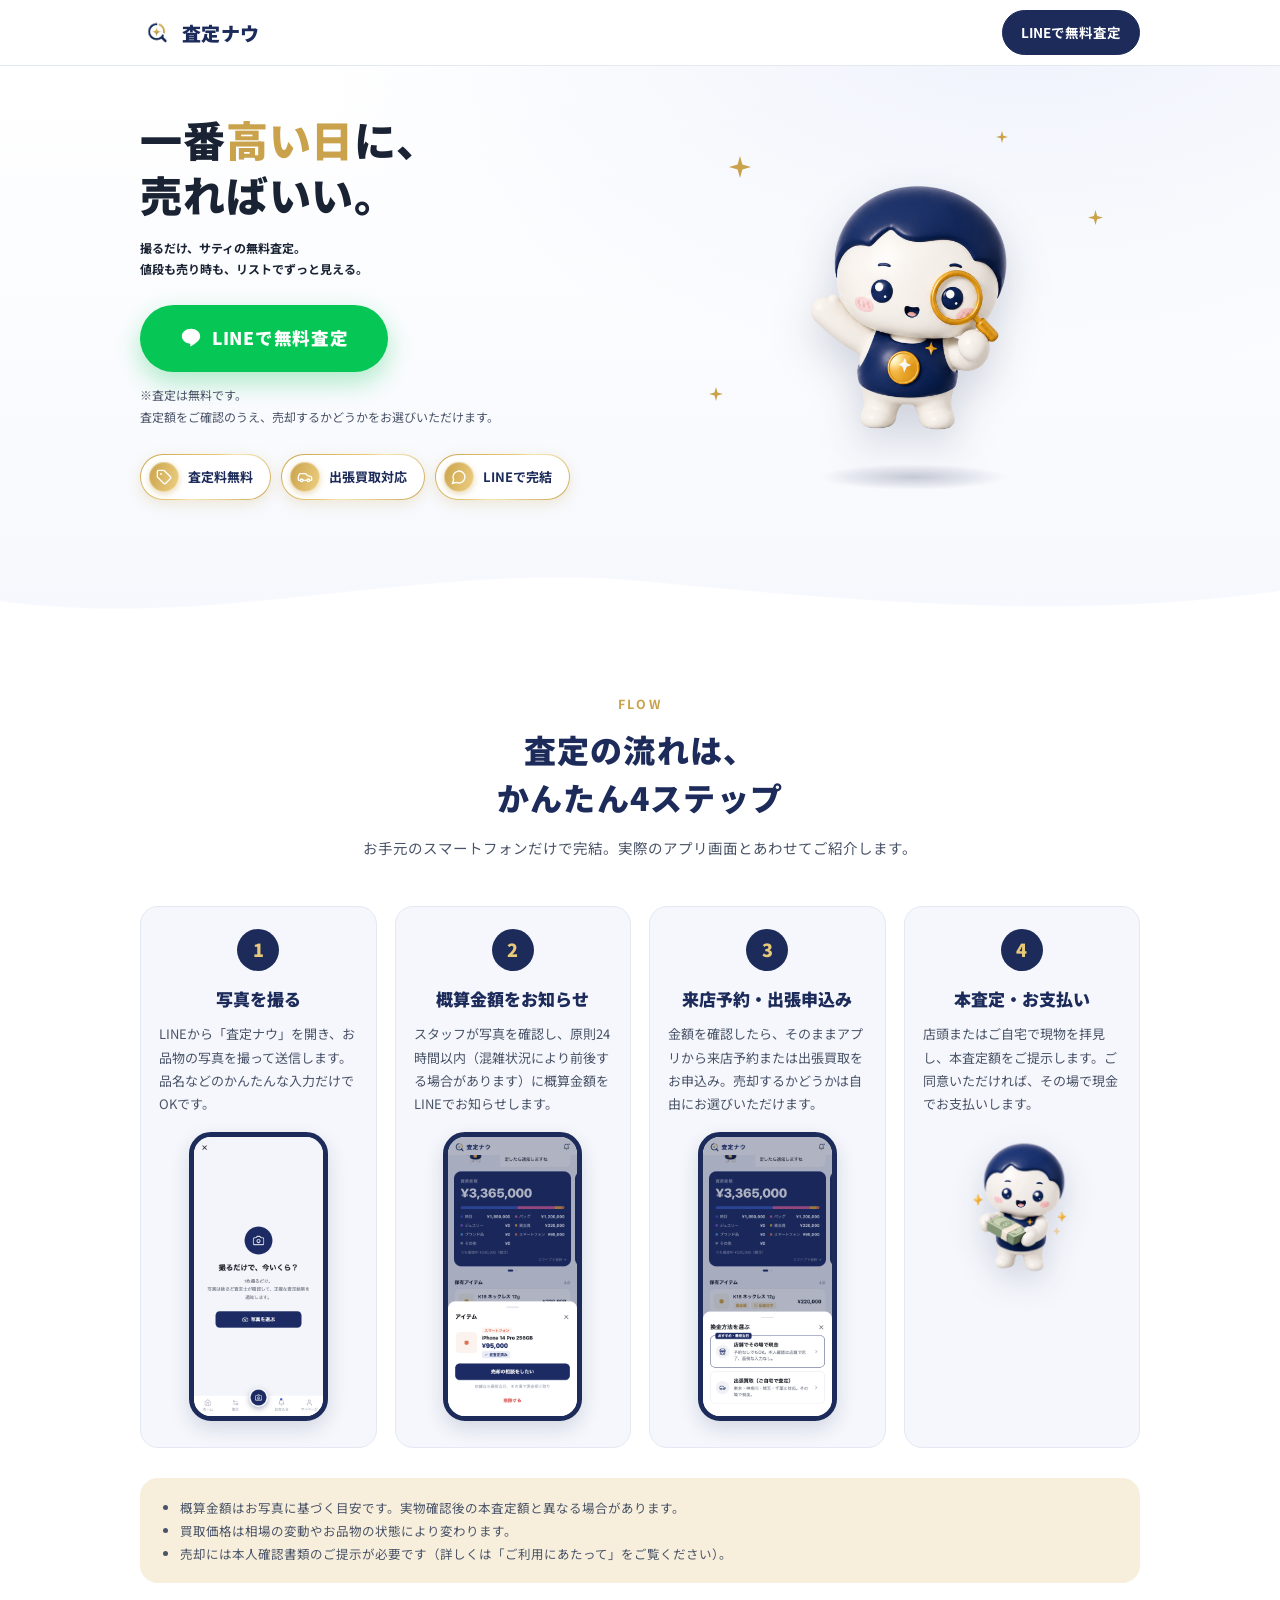
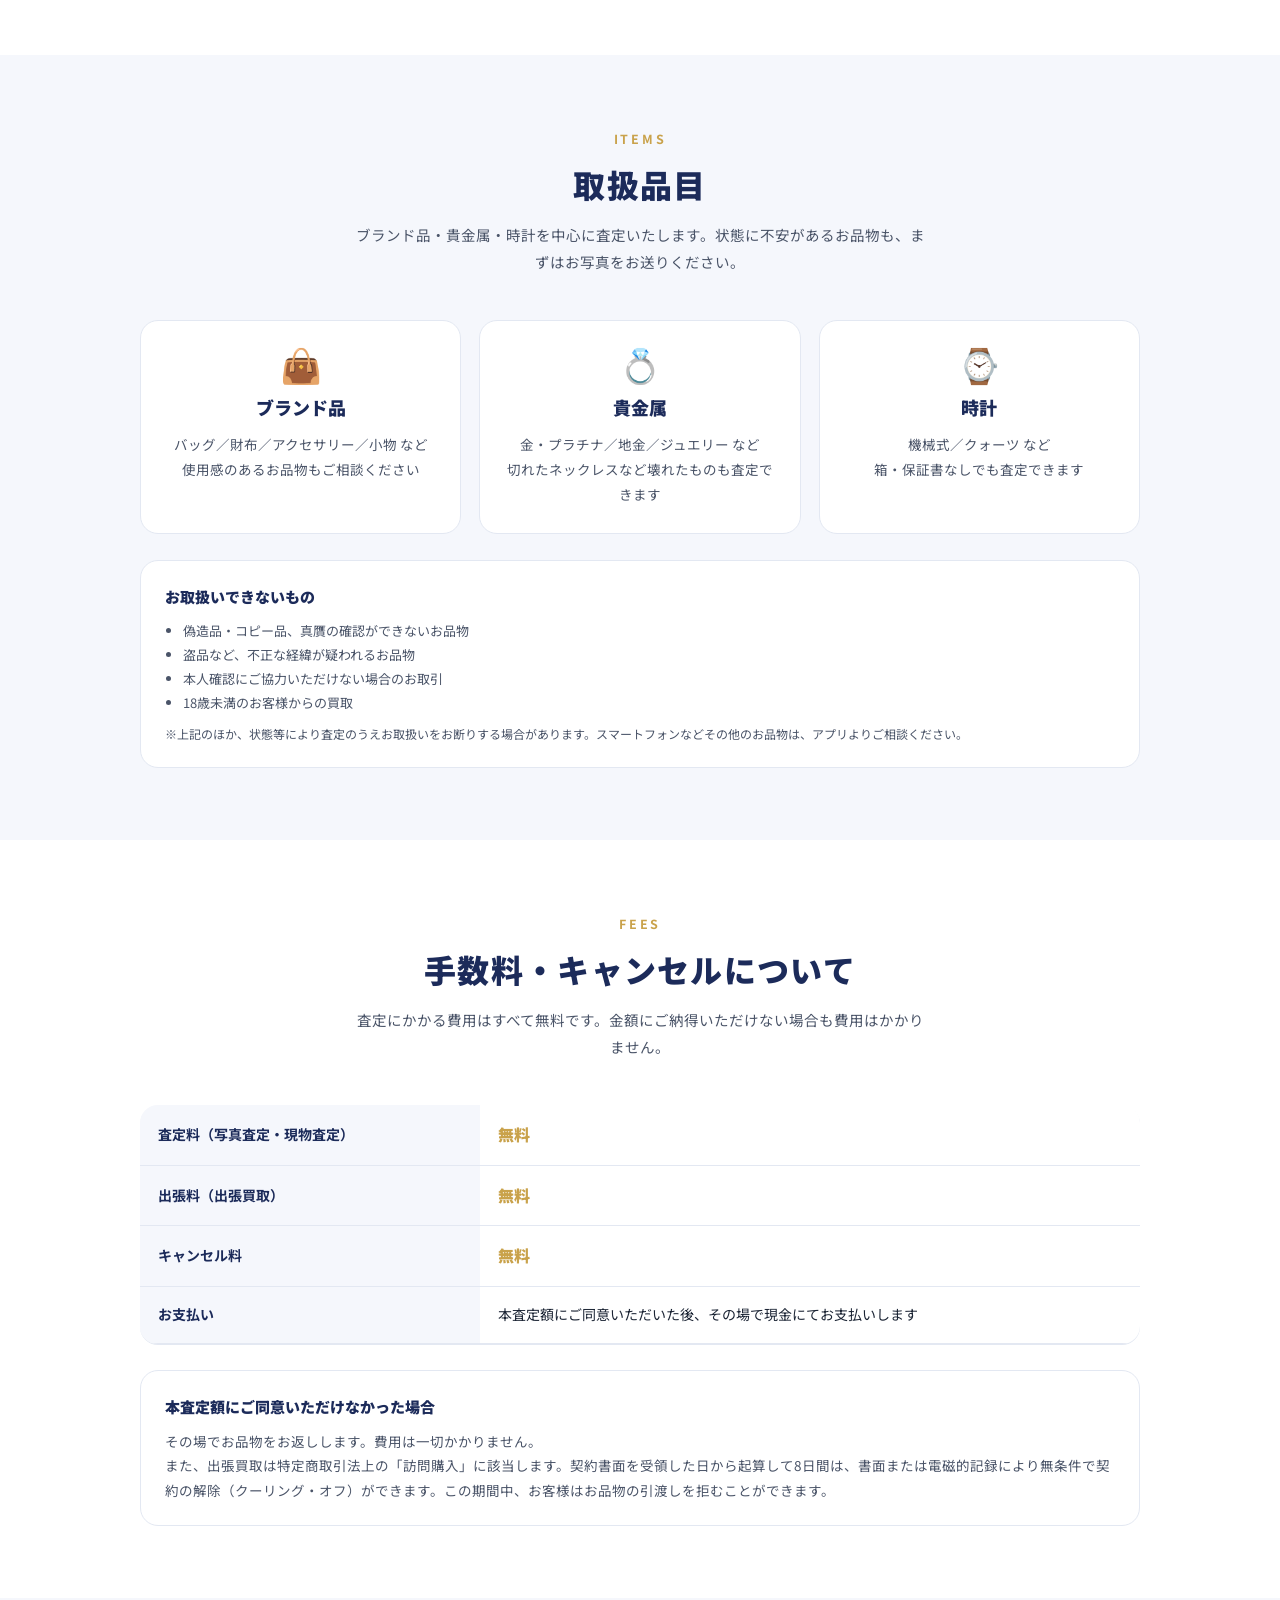
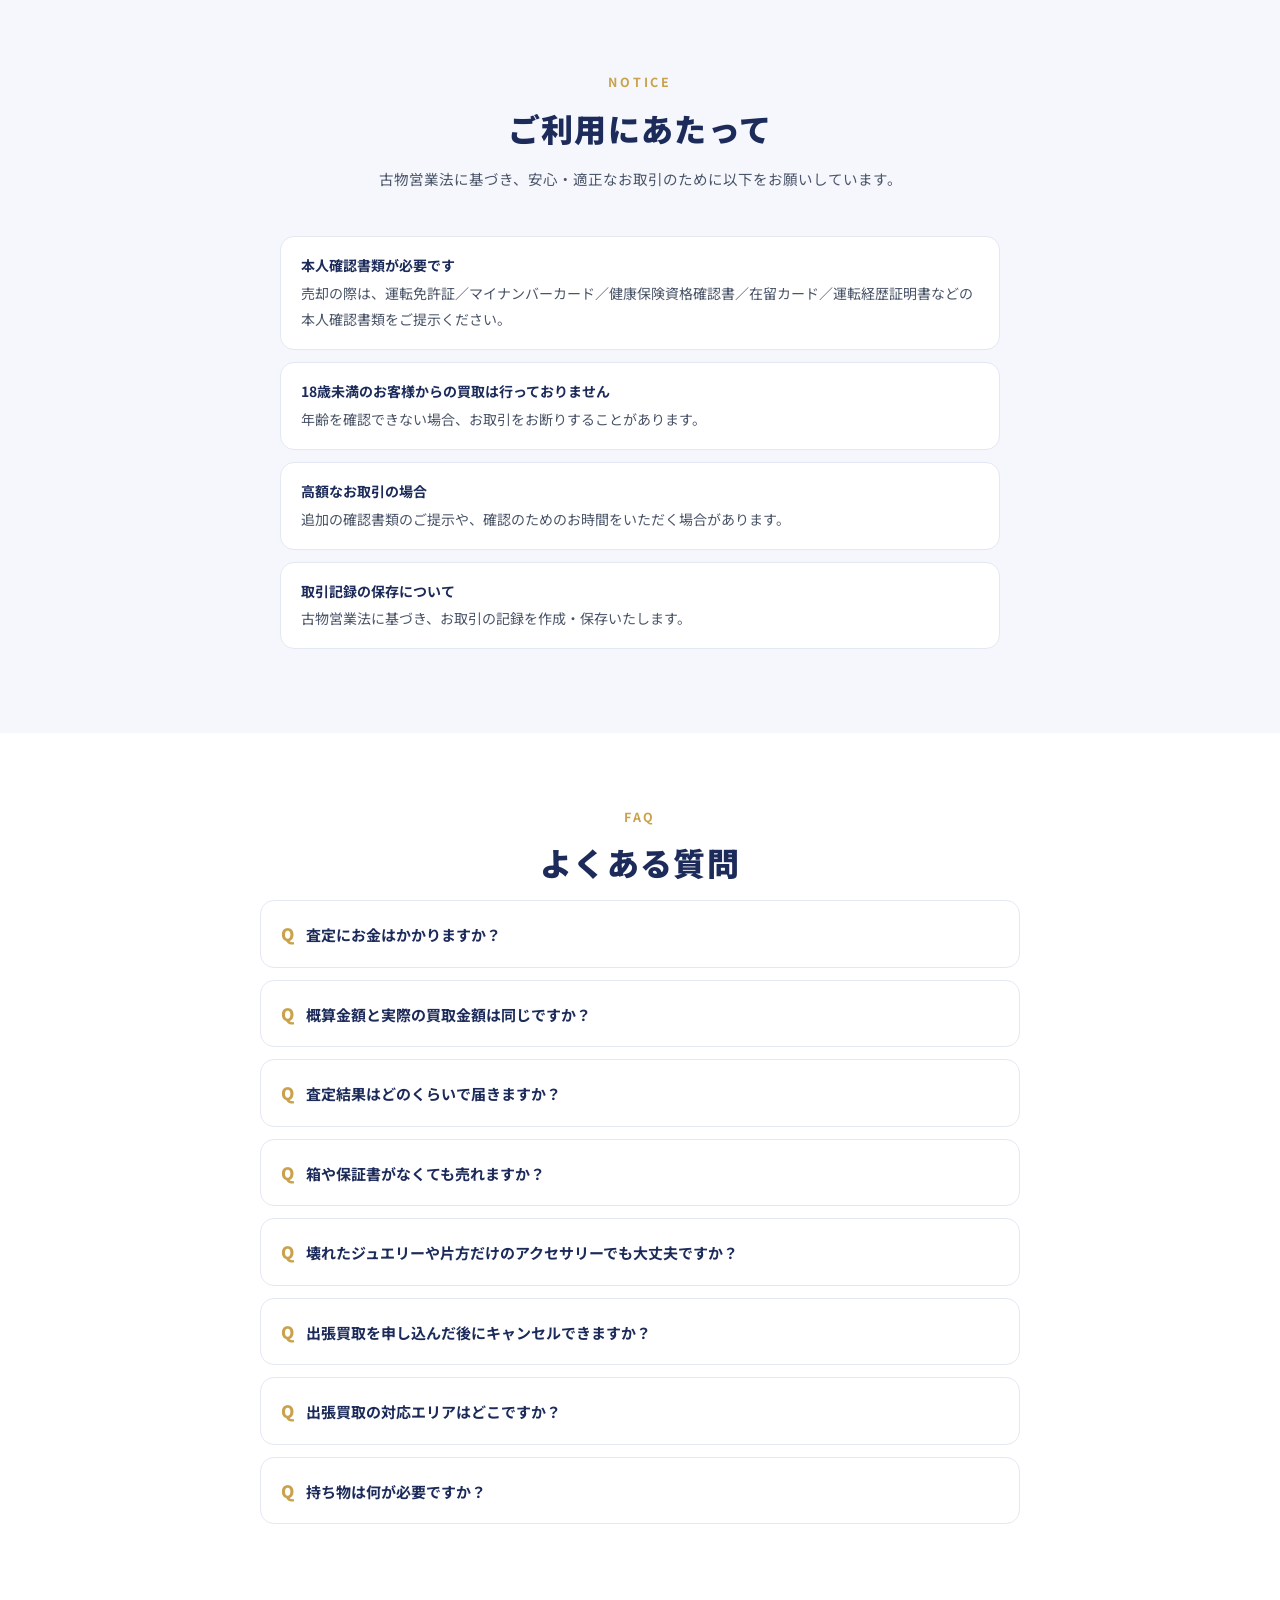
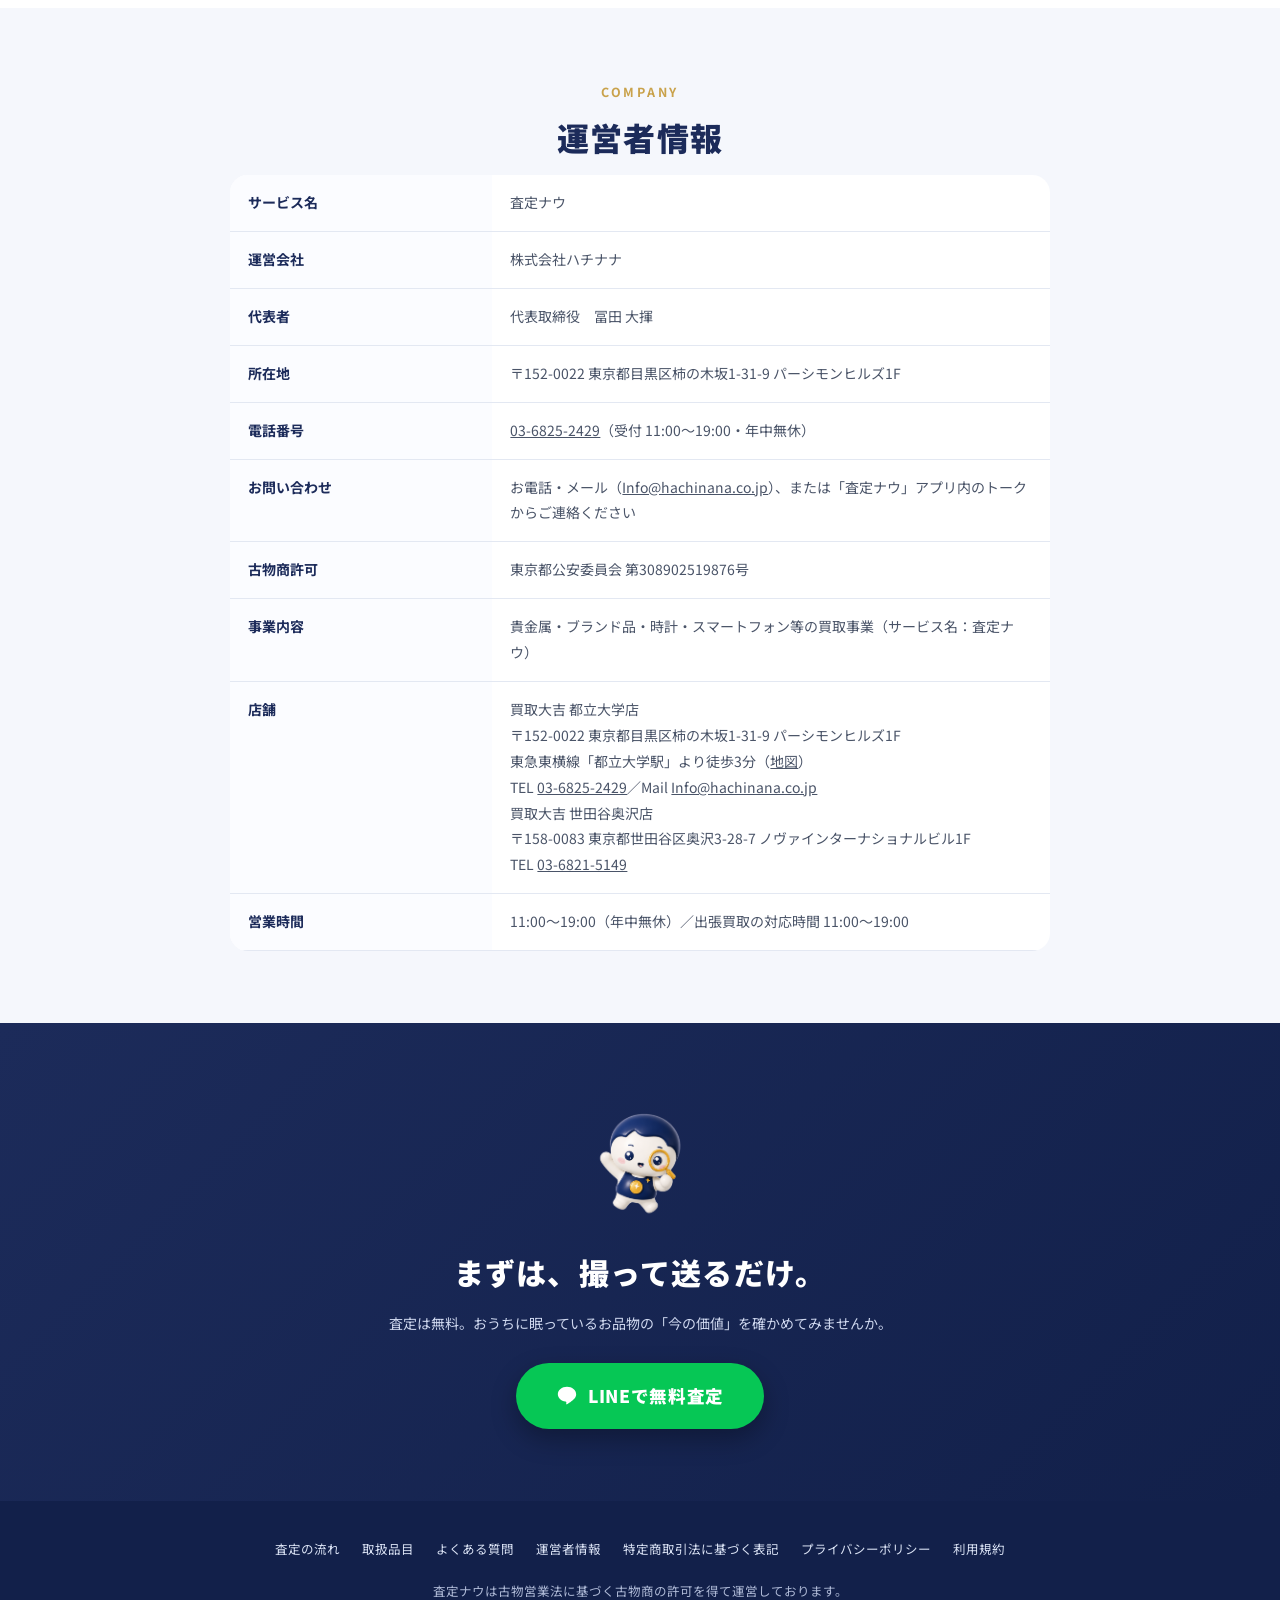
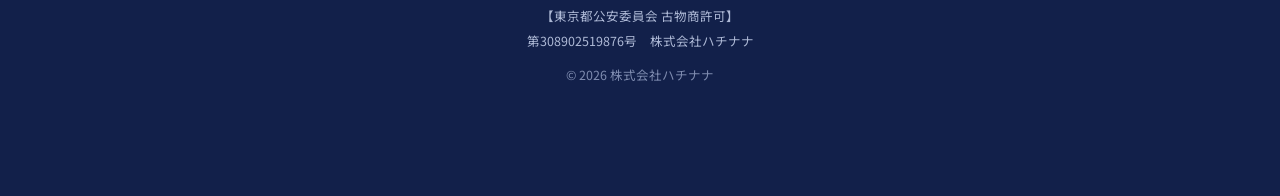
==== commit 84d6fa78: "連絡先メールアドレスを Info@hachinana.co.jp に変更 Co-Authored-By: Claude Fable 5 <noreply@anthropic.com>" ====
--- a/index.html
+++ b/index.html
@@ -520,8 +520,8 @@
               <th>お問い合わせ</th>
               <td>
                 お電話・メール（<a
-                  href="mailto:toritsu-daigaku@kaitoridaikichi.jp"
-                  >toritsu-daigaku@kaitoridaikichi.jp</a
+                  href="mailto:Info@hachinana.co.jp"
+                  >Info@hachinana.co.jp</a
                 >）、または「査定ナウ」アプリ内のトークからご連絡ください
               </td>
             </tr>
@@ -545,8 +545,8 @@
                   rel="noopener"
                   >地図</a
                 >）<br />TEL <a href="tel:0368252429">03-6825-2429</a>／Mail
-                <a href="mailto:toritsu-daigaku@kaitoridaikichi.jp"
-                  >toritsu-daigaku@kaitoridaikichi.jp
+                <a href="mailto:Info@hachinana.co.jp"
+                  >Info@hachinana.co.jp
                 </a>
                 <br />
                 買取大吉 世田谷奥沢店<br />〒158-0083 東京都世田谷区奥沢3-28-7
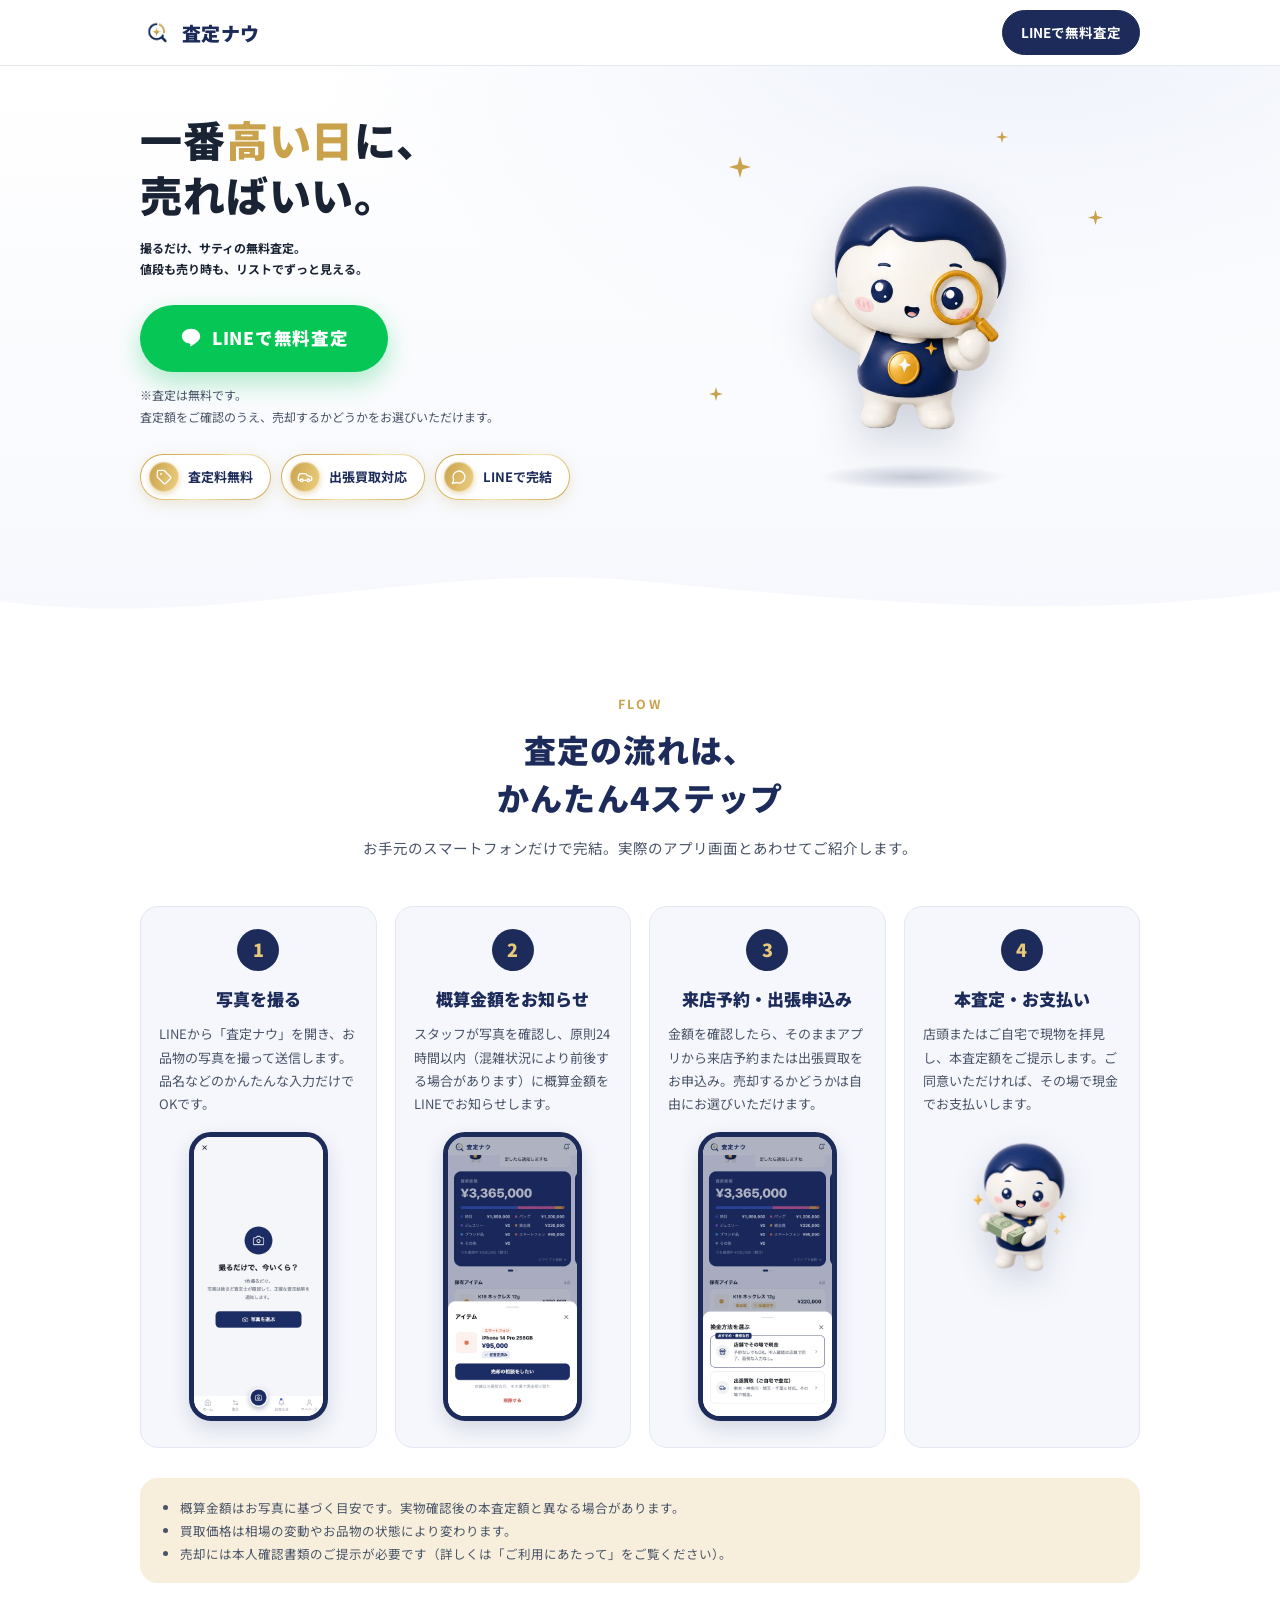
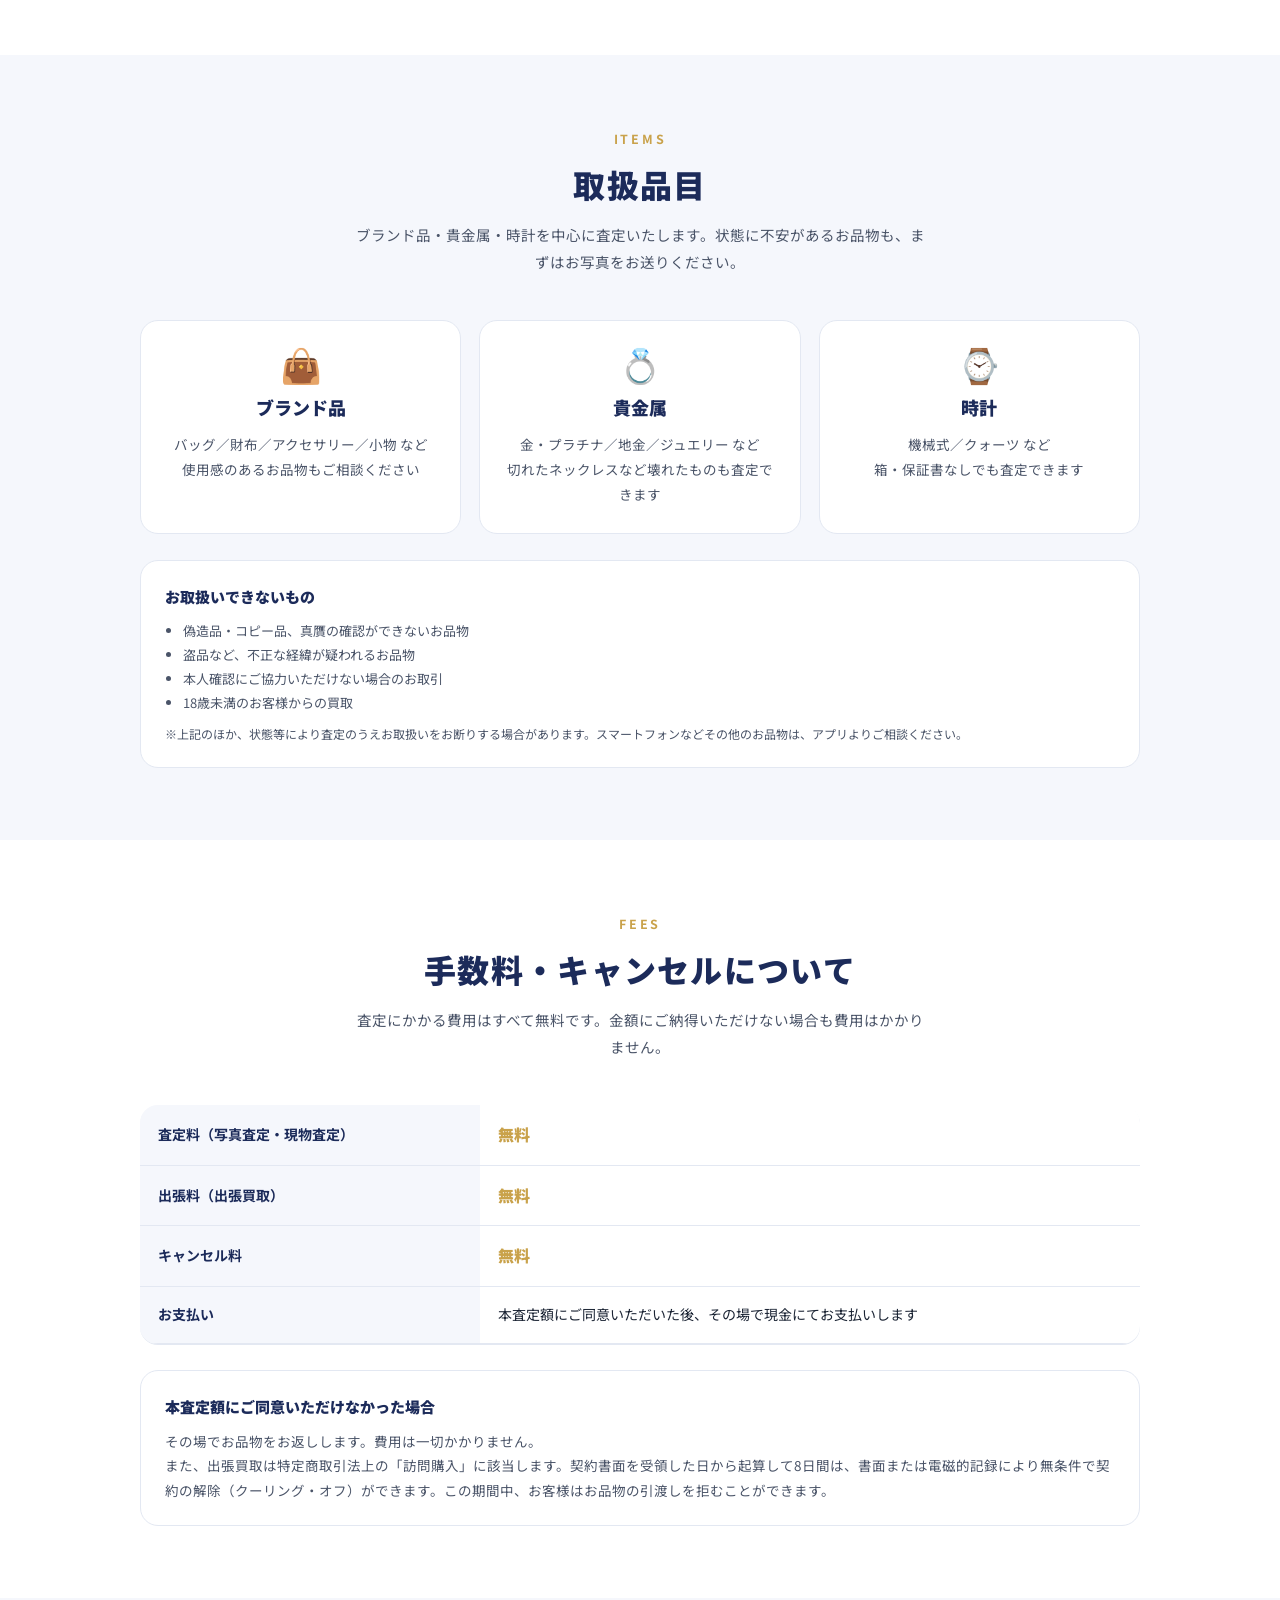
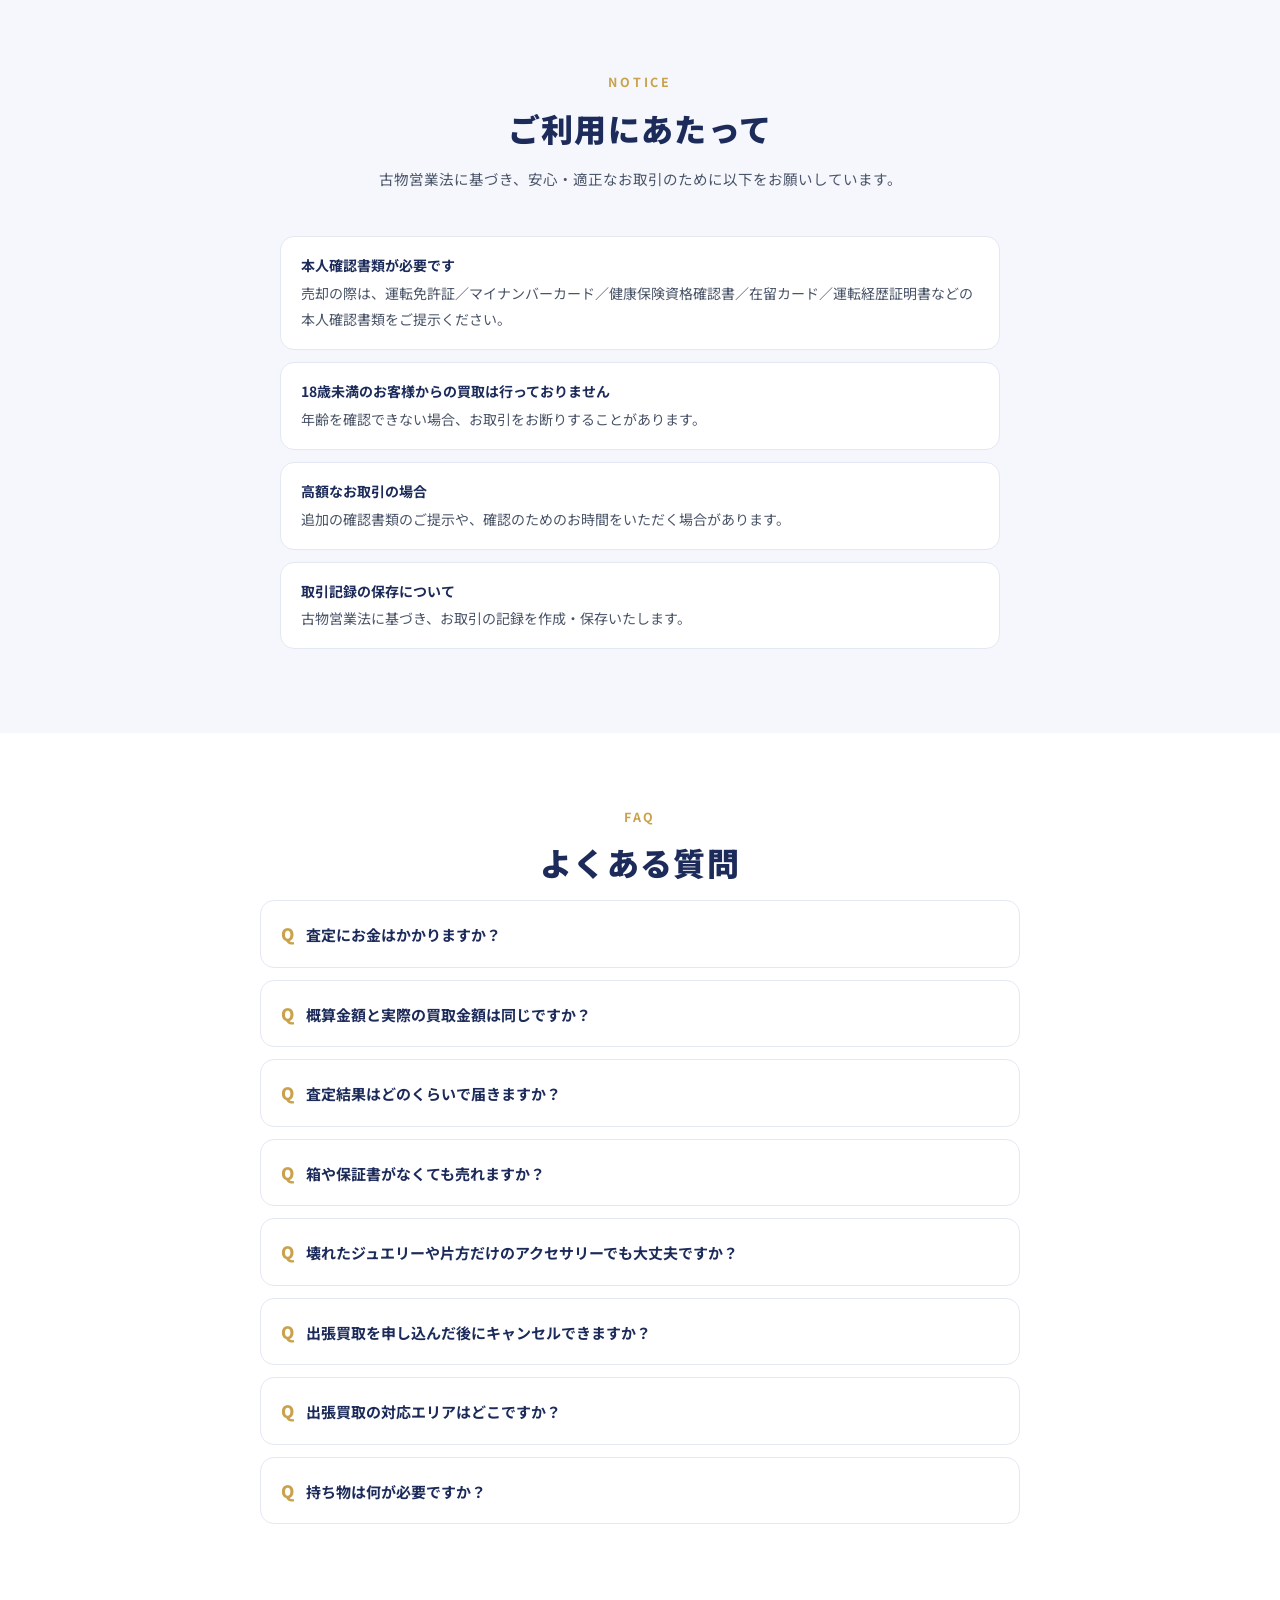
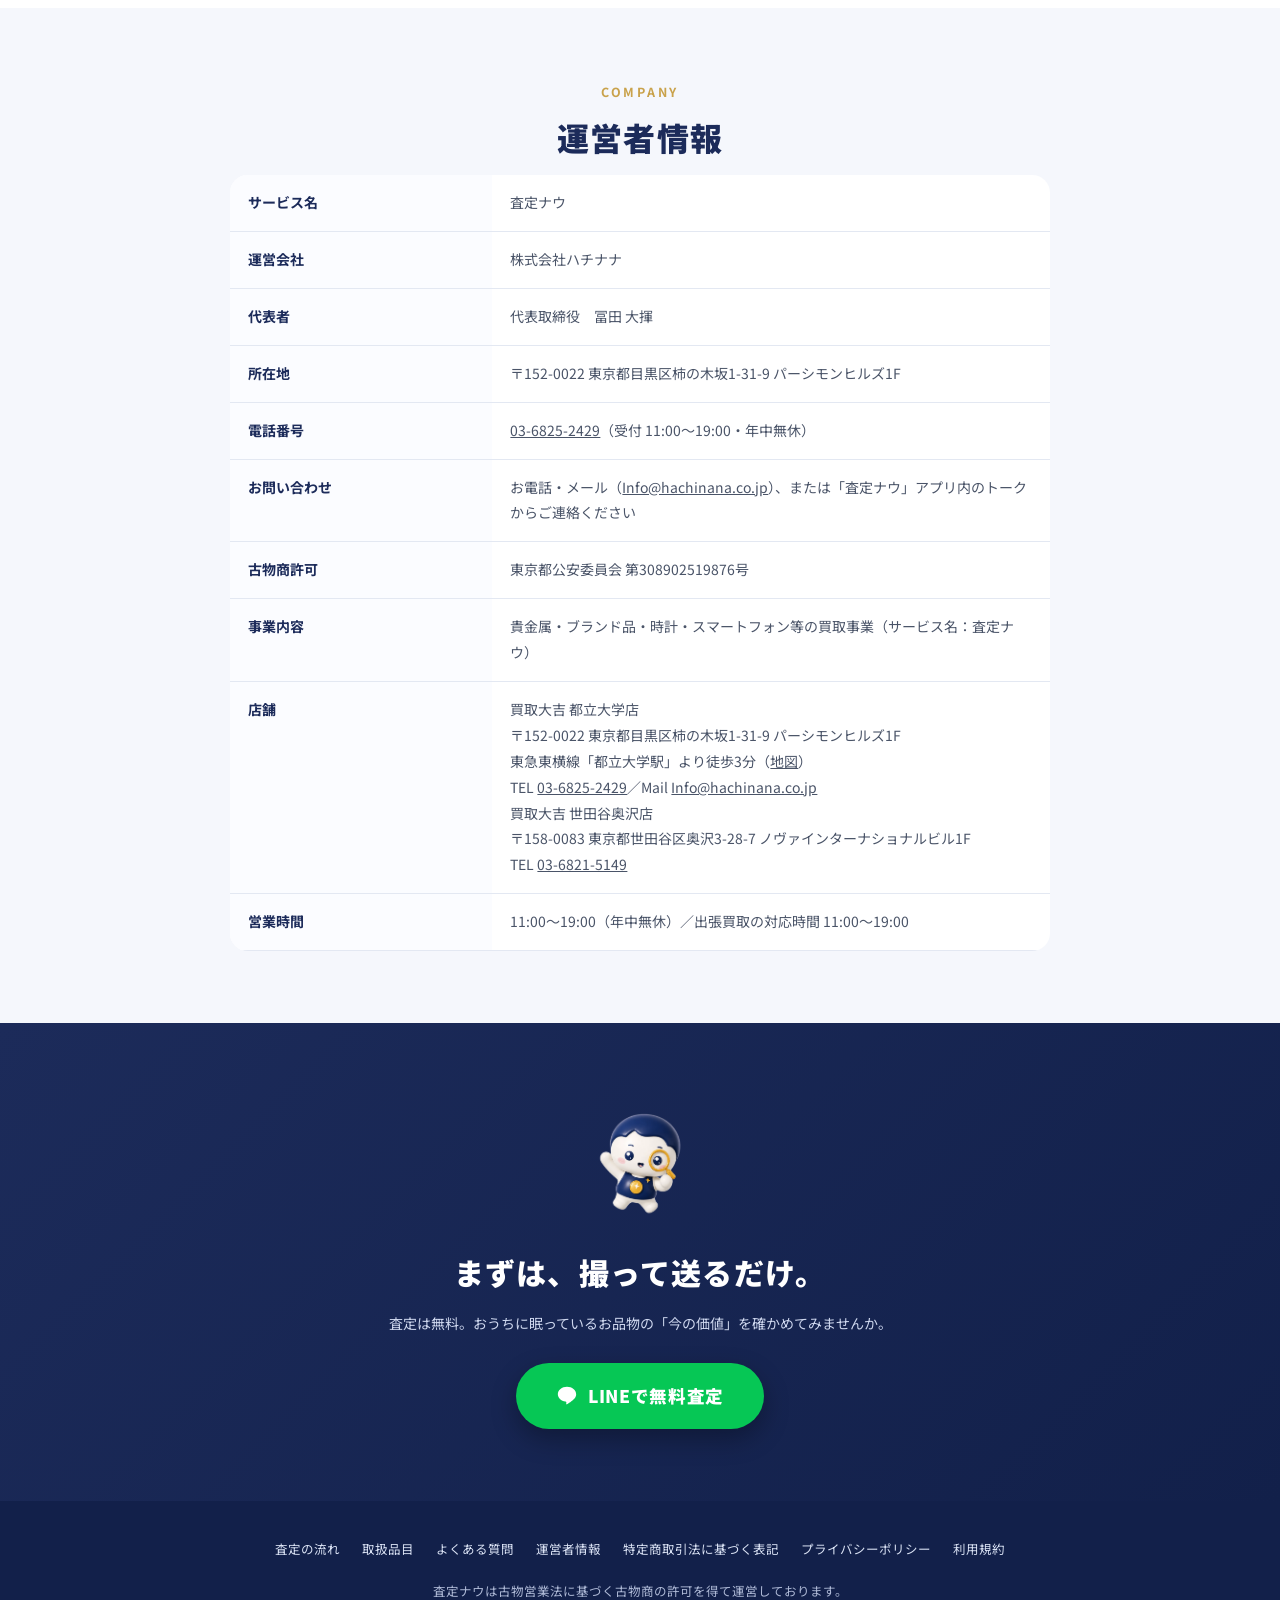
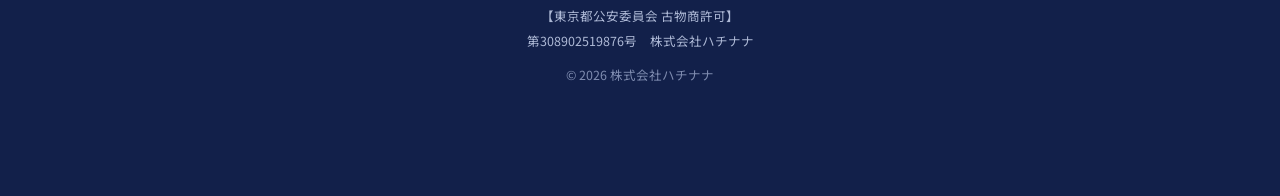
==== commit 2c18dda5: "画像をwebp化・OGP画像を設定・ミニアプリ起動リンクを本番URLに差し替え - ミニアプリ起動リンク4箇所を https://liff.line.me/2010663646-v9xATzY1 に差" ====
--- a/index.html
+++ b/index.html
@@ -10,9 +10,16 @@
       name="description"
       content="査定ナウは、LINEでお品物の写真を送るだけでブランド品・貴金属・時計の買取査定ができるサービスです。概算金額のご案内から来店予約・出張買取のお申込みまでLINEで完結。査定料・出張料は無料です。運営：株式会社ハチナナ（買取大吉 都立大学店・世田谷奥沢店）"
     />
-    <!-- TODO(公開前): 本番ドメイン確定後に canonical / og:url を設定すること -->
-    <!-- <link rel="canonical" href="https://＜本番ドメイン＞/" /> -->
+    <link rel="canonical" href="https://satei-now.com/" />
     <meta property="og:type" content="website" />
+    <meta property="og:url" content="https://satei-now.com/" />
+    <!-- OGP画像は webp 非対応クローラ(LINE/X/Facebook)があるため png のまま使用する -->
+    <meta
+      property="og:image"
+      content="https://satei-now.com/assets/imgs/opg-img.png"
+    />
+    <meta property="og:image:width" content="1254" />
+    <meta property="og:image:height" content="1254" />
     <meta
       property="og:title"
       content="査定ナウ｜LINEで写真を送るだけ。ブランド品・貴金属・時計の買取査定"
@@ -23,7 +30,7 @@
     />
     <meta property="og:site_name" content="査定ナウ" />
     <meta property="og:locale" content="ja_JP" />
-    <link rel="icon" type="image/png" href="assets/imgs/satei-now-logo.png" />
+    <link rel="icon" type="image/webp" href="assets/imgs/satei-now-logo.webp" />
     <link rel="preconnect" href="https://fonts.googleapis.com" />
     <link rel="preconnect" href="https://fonts.gstatic.com" crossorigin />
     <link
@@ -51,9 +58,9 @@
   <body>
     <!--
     ============================================================
-    TODO(公開前・必須): ミニアプリ起動リンクを本番URLに差し替える
-    下記 data-miniapp のプレースホルダ URL を、LINEミニアプリの
-    本番 URL (https://miniapp.line.me/XXXX... ) に置換すること。
+    ミニアプリ起動リンク (data-miniapp 属性付き・4箇所)
+    LIFF ID: 2010663646-v9xATzY1
+    miniapp.line.me 形式は 404 を返すため liff.line.me を使用する。
     ============================================================
   -->
 
@@ -61,7 +68,7 @@
       <div class="site-header__inner">
         <a class="site-header__brand" href="#top">
           <img
-            src="assets/imgs/satei-now-logo.png"
+            src="assets/imgs/satei-now-logo.webp"
             alt="査定ナウ ロゴ"
             width="34"
             height="34"
@@ -70,7 +77,7 @@
         </a>
         <a
           class="site-header__cta"
-          href="https://miniapp.line.me/XXXXXXXXXX-XXXXXXXX"
+          href="https://liff.line.me/2010663646-v9xATzY1"
           data-miniapp
           >LINEで無料査定</a
         >
@@ -106,7 +113,7 @@
               </span>
               <img
                 class="mascot-stage__img"
-                src="assets/imgs/mascot.png"
+                src="assets/imgs/mascot.webp"
                 alt=""
                 width="210"
                 height="210"
@@ -115,7 +122,7 @@
             </div>
             <a
               class="cta-btn cta-btn--line"
-              href="https://miniapp.line.me/XXXXXXXXXX-XXXXXXXX"
+              href="https://liff.line.me/2010663646-v9xATzY1"
               data-miniapp
             >
               <svg class="line-ico" viewBox="0 0 24 24" aria-hidden="true">
@@ -215,7 +222,7 @@
               <img
                 class="mascot-stage__img"
                 id="mascotImg"
-                src="assets/imgs/mascot.png"
+                src="assets/imgs/mascot.webp"
                 alt="査定ナウ公式キャラクター サティ"
                 width="340"
                 height="340"
@@ -251,7 +258,7 @@
               </p>
               <div class="step-card__shot">
                 <img
-                  src="assets/imgs/app-step1.png"
+                  src="assets/imgs/app-step1.webp"
                   alt="査定ナウの画面：お品物の写真を登録"
                   loading="lazy"
                 />
@@ -265,7 +272,7 @@
               </p>
               <div class="step-card__shot">
                 <img
-                  src="assets/imgs/app-step2.png"
+                  src="assets/imgs/app-step2.webp"
                   alt="査定ナウの画面：概算査定額のお知らせ"
                   loading="lazy"
                 />
@@ -279,7 +286,7 @@
               </p>
               <div class="step-card__shot">
                 <img
-                  src="assets/imgs/app-step3.png"
+                  src="assets/imgs/app-step3.webp"
                   alt="査定ナウの画面：来店予約・出張買取の申込み"
                   loading="lazy"
                 />
@@ -293,7 +300,7 @@
               </p>
               <div class="step-card__shot step-card__shot--mascot">
                 <img
-                  src="assets/imgs/mascot-cash.png"
+                  src="assets/imgs/mascot-cash.webp"
                   alt="現金の束を持つ査定ナウ公式キャラクター サティ"
                   loading="lazy"
                 />
@@ -567,7 +574,7 @@
         <div class="wrap">
           <img
             class="bottom-cta__mascot reveal"
-            src="assets/imgs/mascot-jump.png"
+            src="assets/imgs/mascot-jump.webp"
             alt=""
             loading="lazy"
           />
@@ -577,7 +584,7 @@
           </p>
           <a
             class="cta-btn"
-            href="https://miniapp.line.me/XXXXXXXXXX-XXXXXXXX"
+            href="https://liff.line.me/2010663646-v9xATzY1"
             data-miniapp
           >
             <svg class="line-ico" viewBox="0 0 24 24" aria-hidden="true">
@@ -614,7 +621,7 @@
     <div class="fixed-cta">
       <a
         class="cta-btn cta-btn--line"
-        href="https://miniapp.line.me/XXXXXXXXXX-XXXXXXXX"
+        href="https://liff.line.me/2010663646-v9xATzY1"
         data-miniapp
       >
         <svg class="line-ico" viewBox="0 0 24 24" aria-hidden="true">
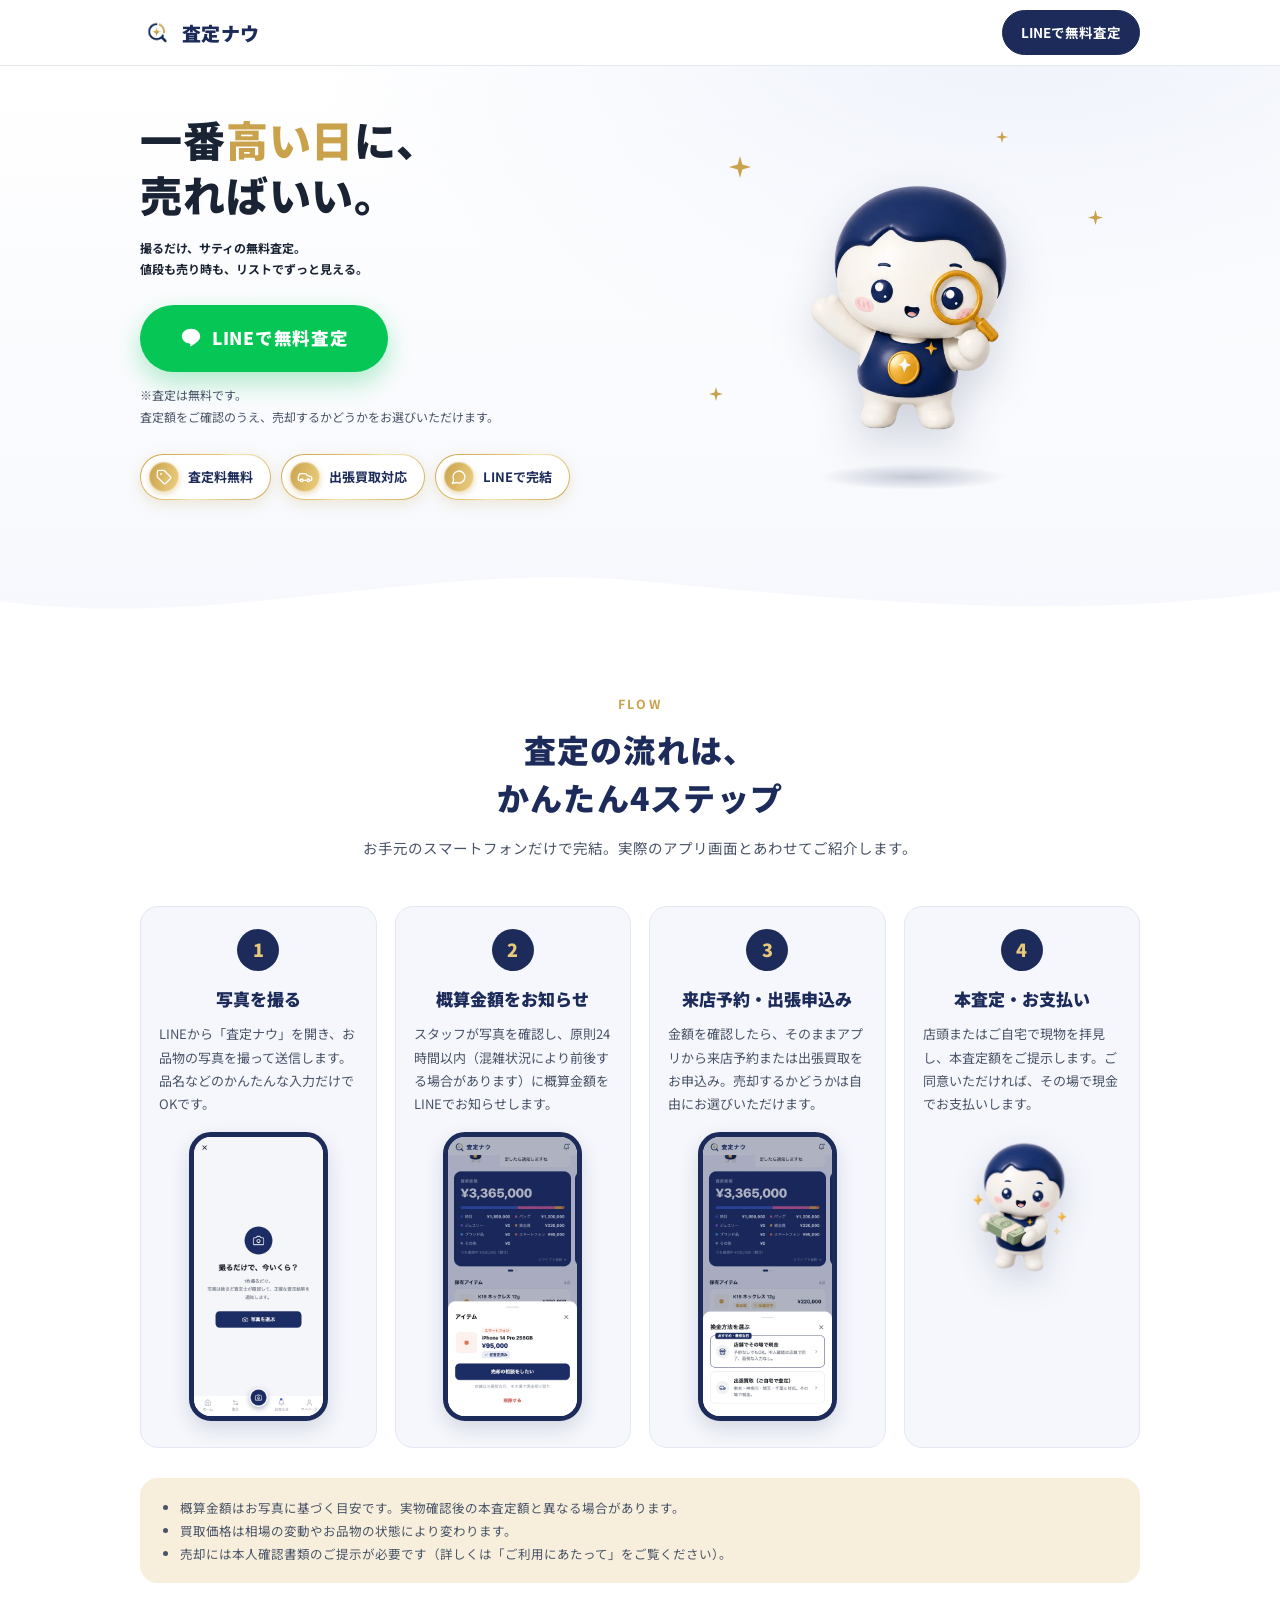
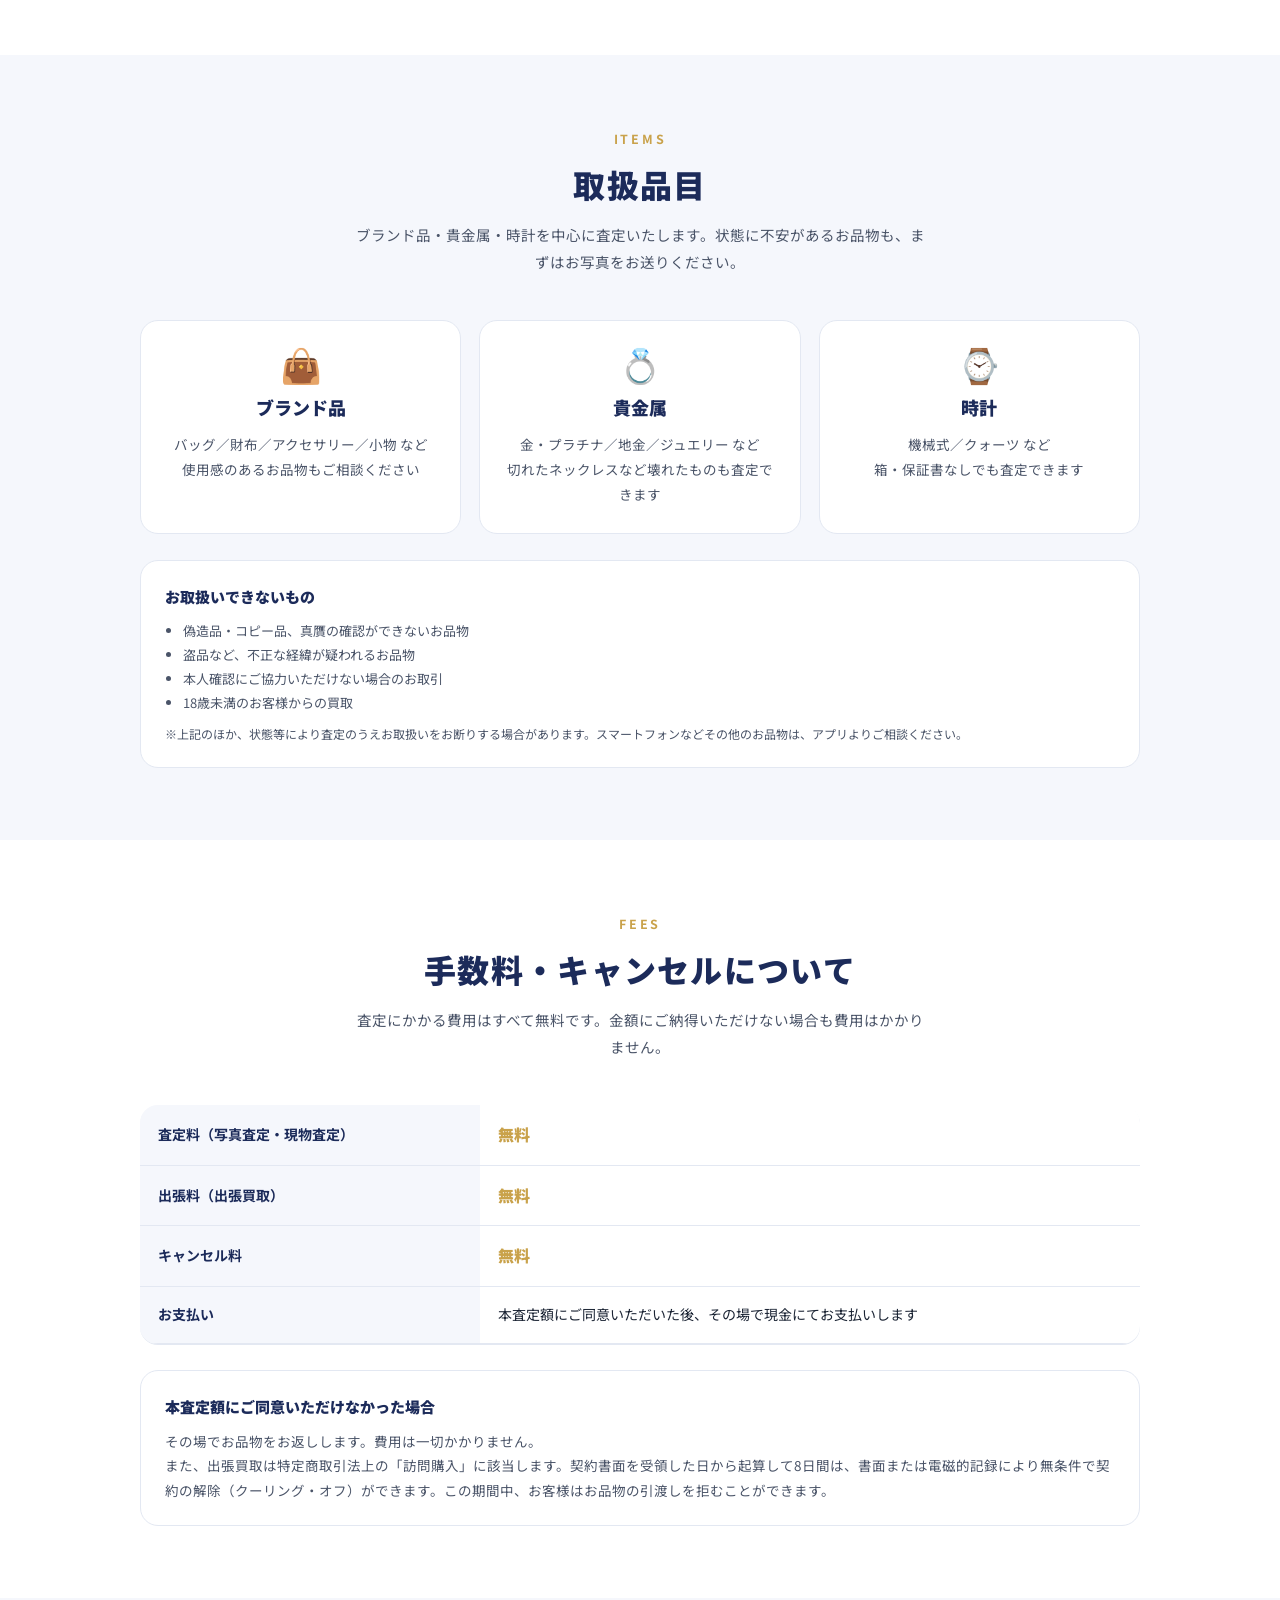
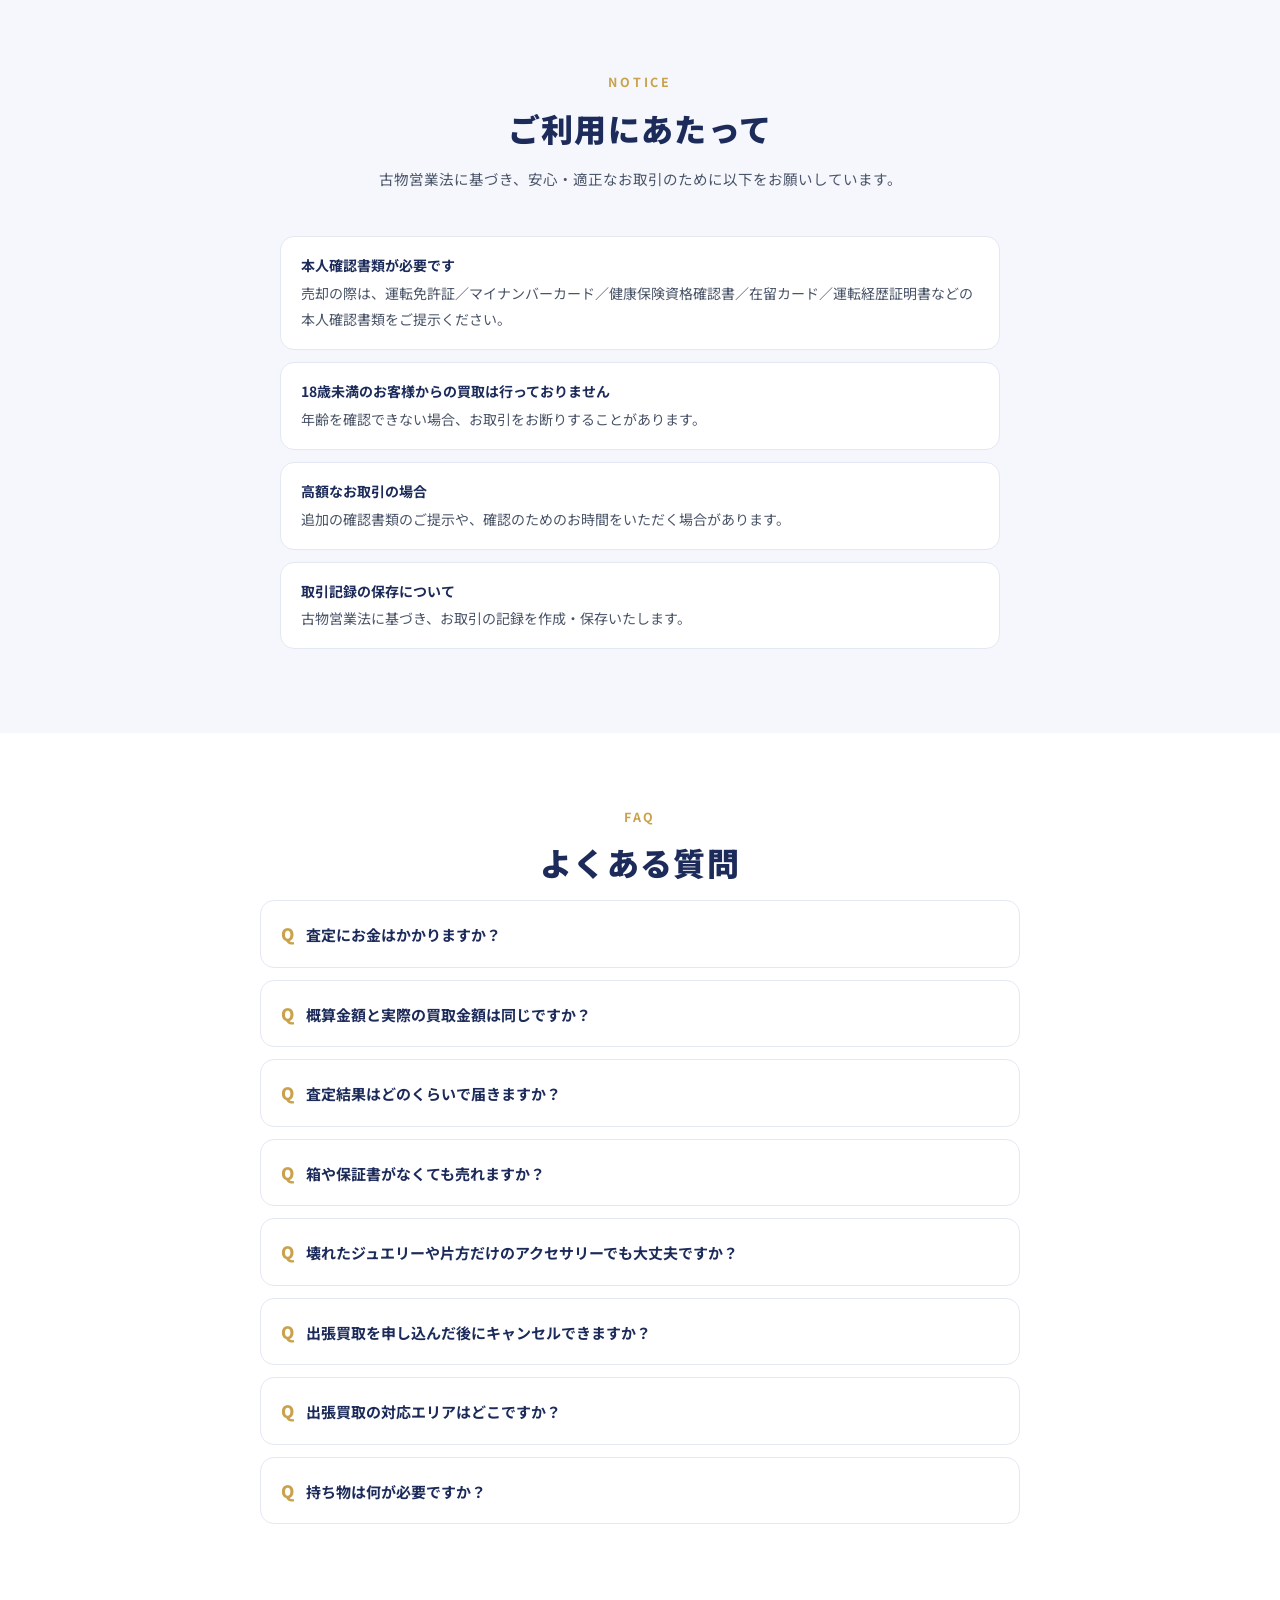
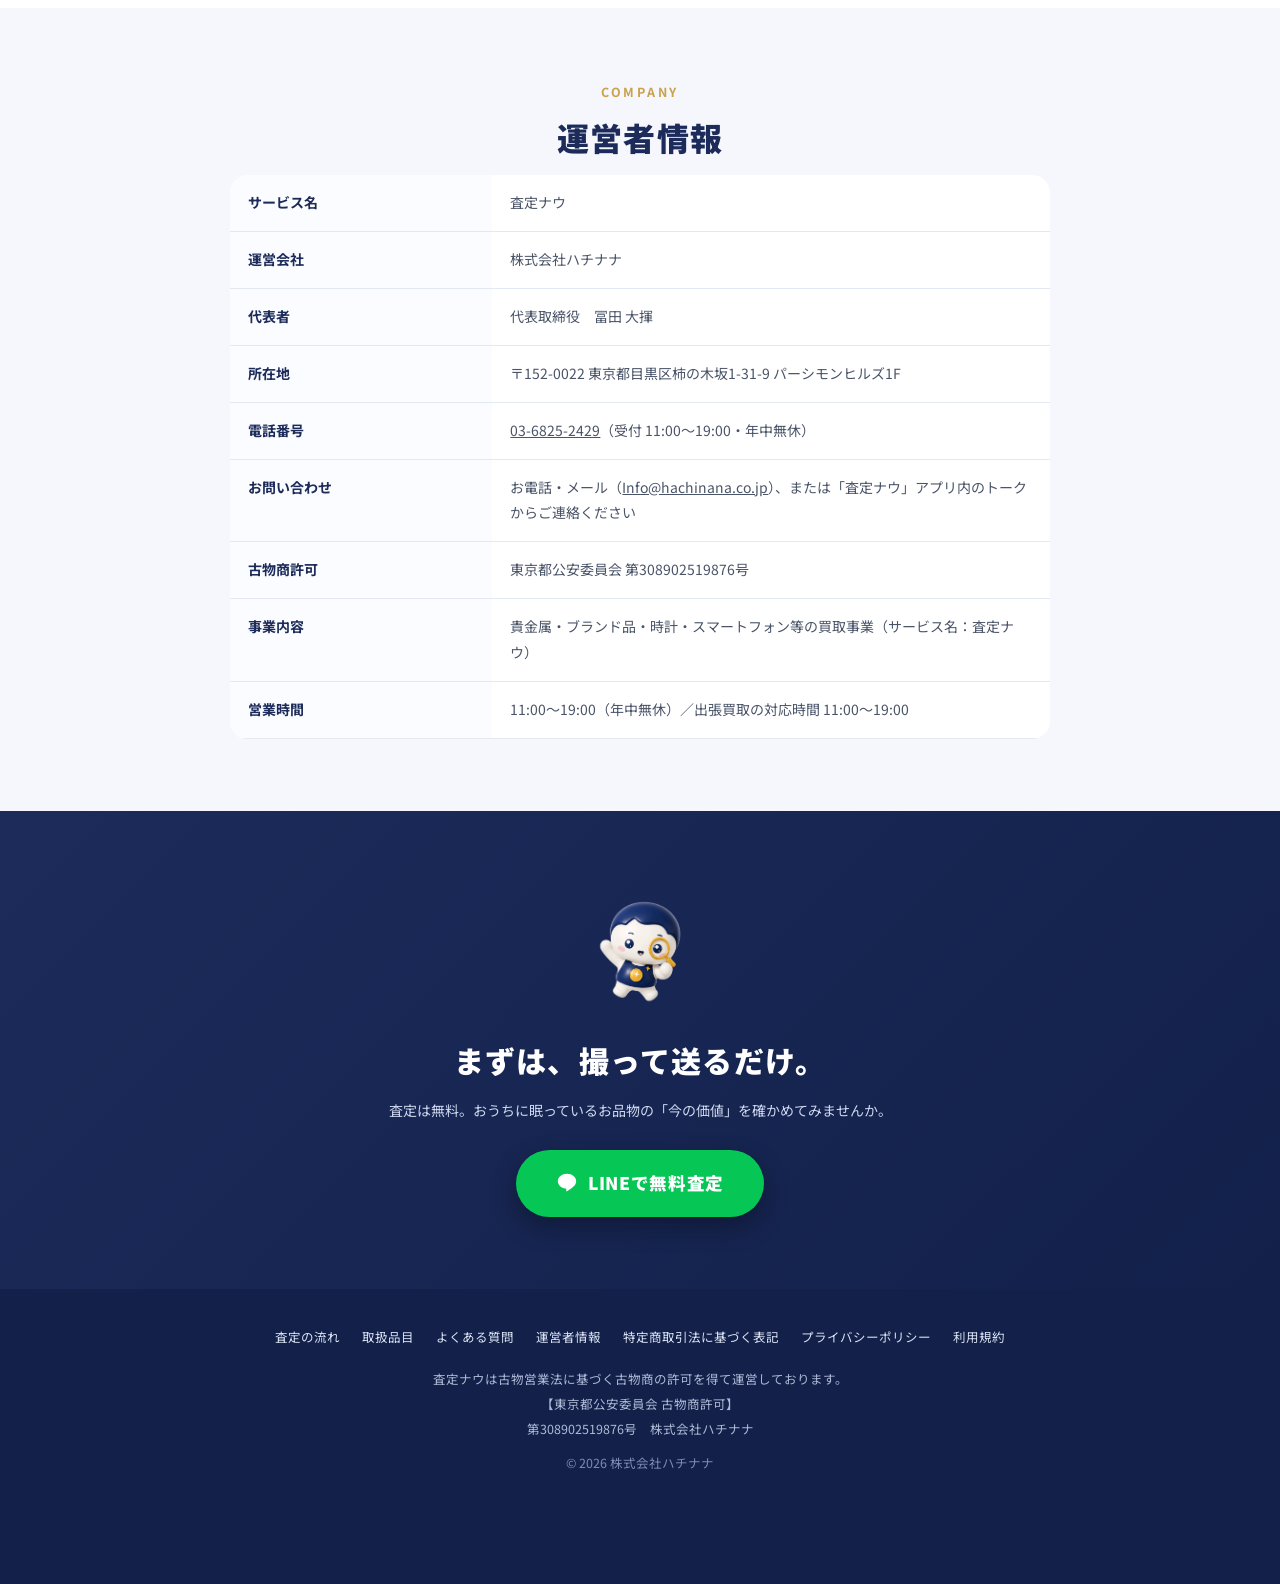
==== commit 9bd3f144: "OGP画像のファイル名を ogp-img.png に修正・審査対応で店舗欄を一時非表示 - og:image の参照を opg-img.png → ogp-img.png に修正（ファイル名リネームに" ====
--- a/index.html
+++ b/index.html
@@ -16,7 +16,7 @@
     <!-- OGP画像は webp 非対応クローラ(LINE/X/Facebook)があるため png のまま使用する -->
     <meta
       property="og:image"
-      content="https://satei-now.com/assets/imgs/opg-img.png"
+      content="https://satei-now.com/assets/imgs/ogp-img.png"
     />
     <meta property="og:image:width" content="1254" />
     <meta property="og:image:height" content="1254" />
@@ -542,6 +542,7 @@
                 貴金属・ブランド品・時計・スマートフォン等の買取事業（サービス名：査定ナウ）
               </td>
             </tr>
+            <!-- ▼▼▼ 店舗欄：審査対応のため一時的に非表示（2026-07-28）。再表示するには、この「▼▼▼」の行と下の「▲▲▲」の行、計2行だけを削除する（中身は未編集なので元の表示に戻る）。
             <tr>
               <th>店舗</th>
               <td>
@@ -561,6 +562,7 @@
                 <a href="tel:0368215149">03-6821-5149</a>
               </td>
             </tr>
+            ▲▲▲ 店舗欄ここまで ▲▲▲ -->
             <tr>
               <th>営業時間</th>
               <td>11:00〜19:00（年中無休）／出張買取の対応時間 11:00〜19:00</td>
